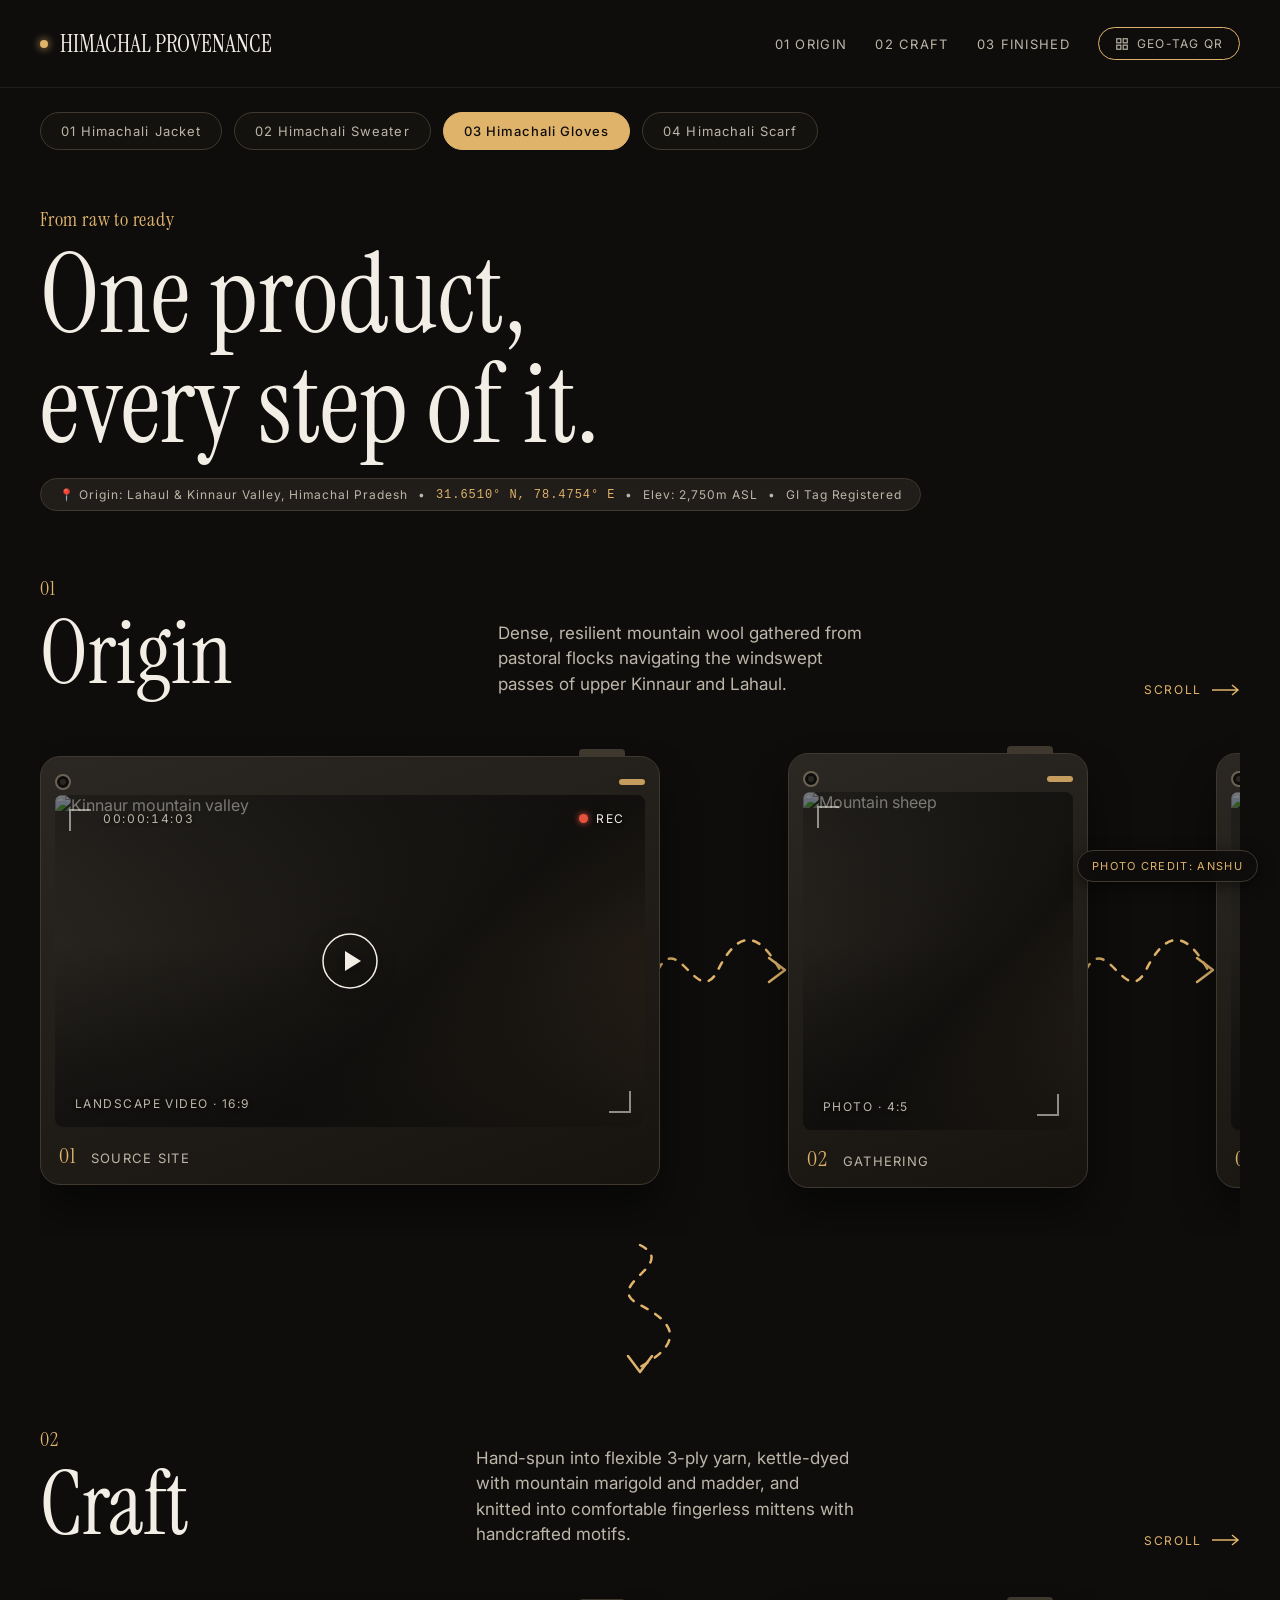
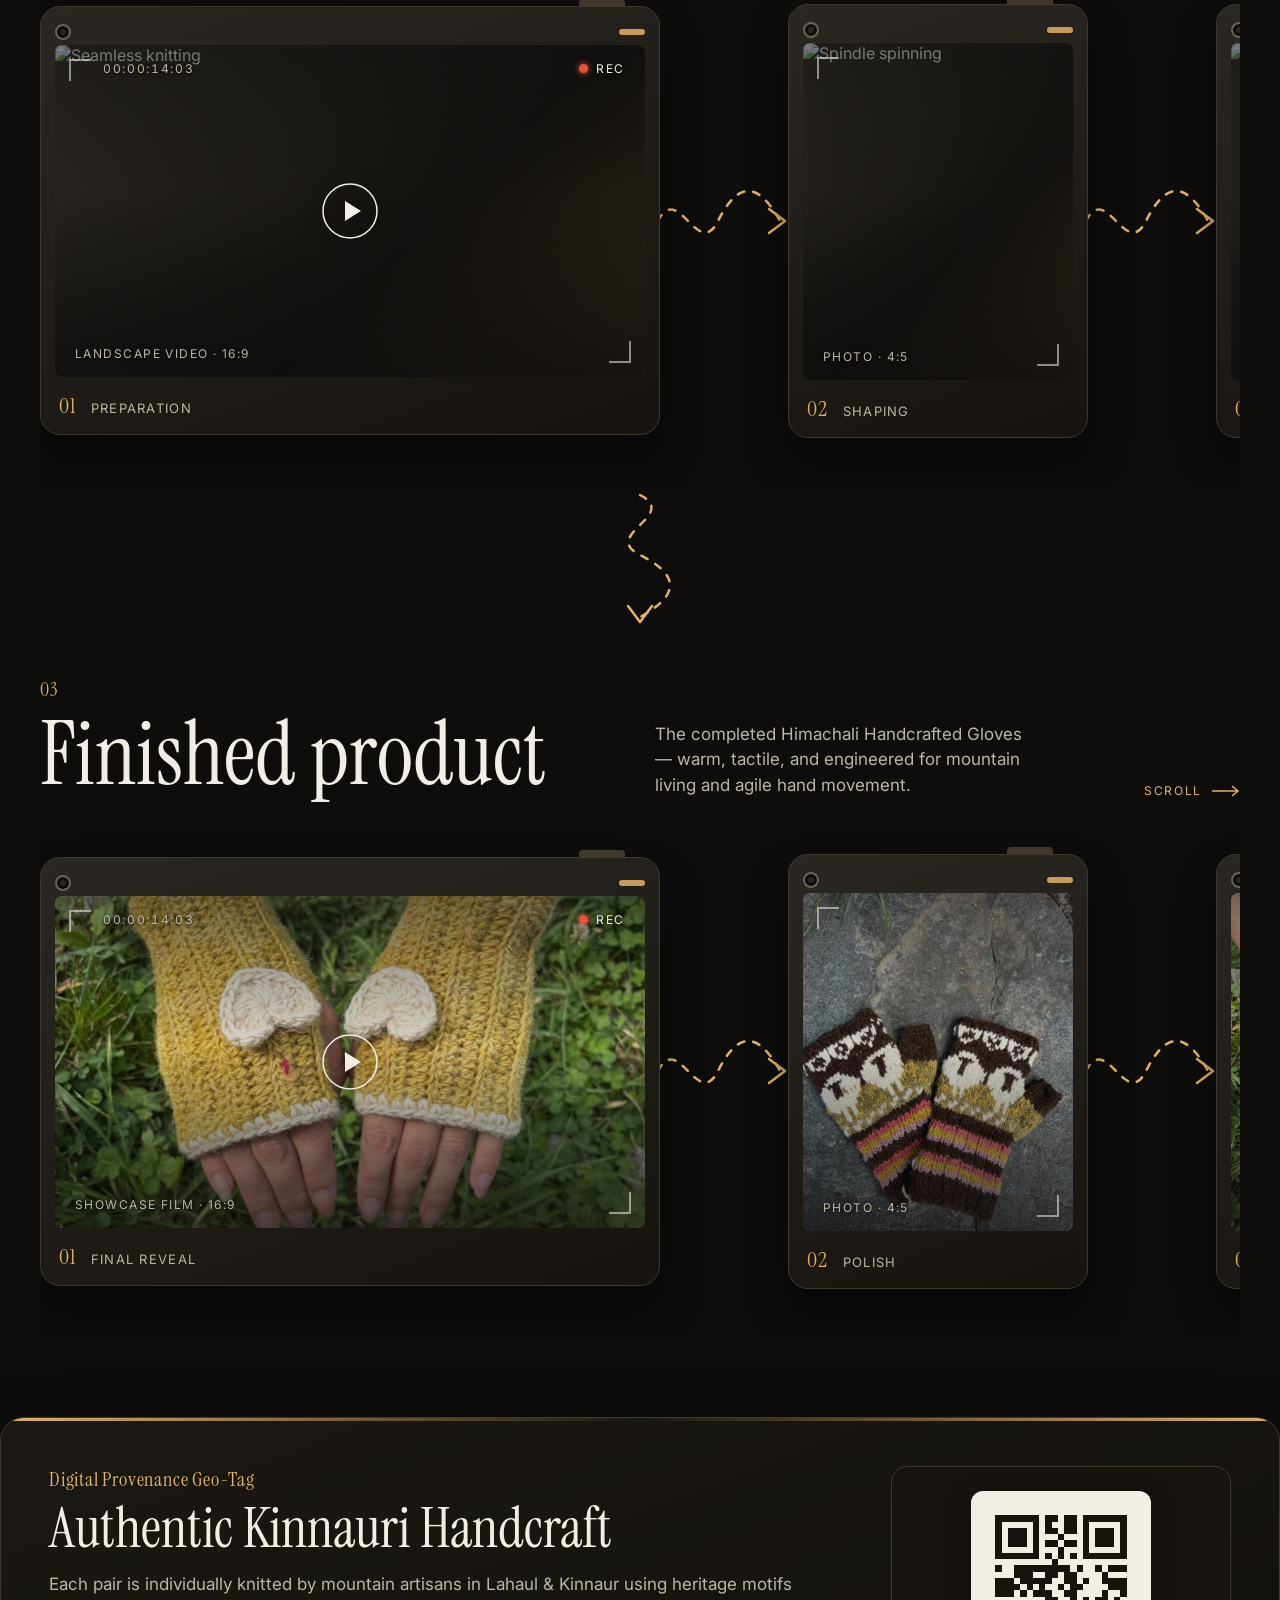
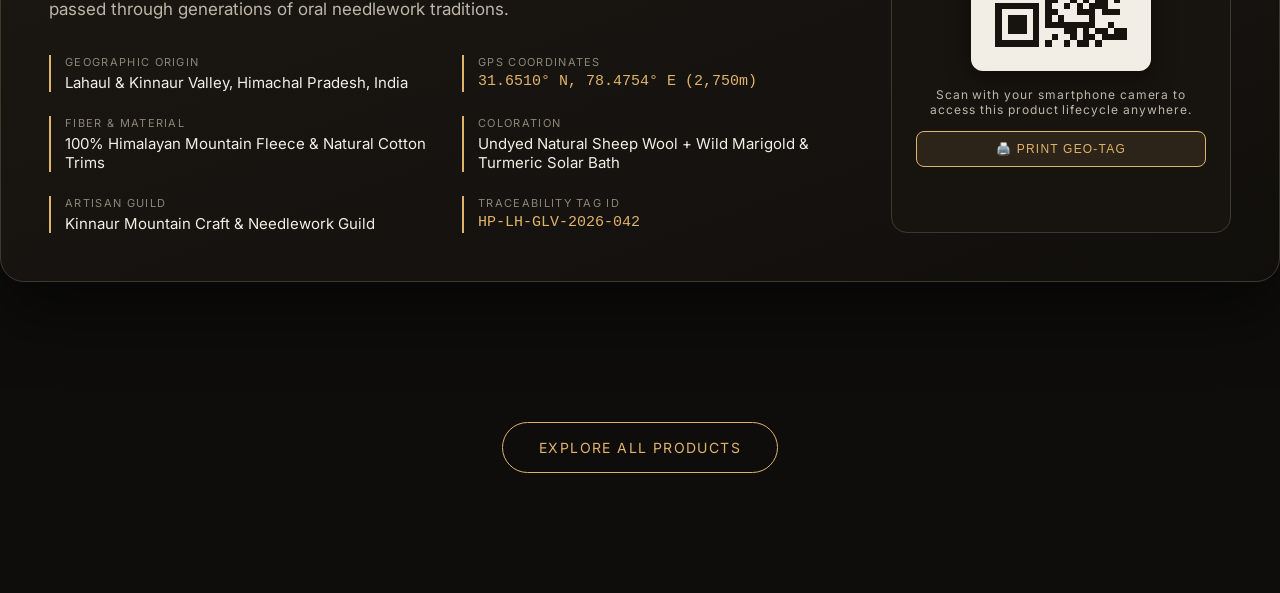
==== gloves.html @ 4453aea9 "firstdraft" ====
<!DOCTYPE html>
<html lang="en">
<head>
  <meta charset="utf-8">
  <meta name="viewport" content="width=device-width, initial-scale=1.0">
  <title>Himachali Gloves – Product Life-Process | Himachal Provenance</title>
  <link rel="stylesheet" href="styles.css">
</head>
<body>

<div class="pg">

  <!-- Header Navigation -->
  <div class="wrap nav-wrap">
    <a href="index.html" class="brand-link">
      <span class="brand-dot"></span>
      <span class="h" style="font-size:24px;margin:0">HIMACHAL PROVENANCE</span>
    </a>
    <div class="nav-links">
      <a href="#origin">01 Origin</a>
      <a href="#craft">02 Craft</a>
      <a href="#finished">03 Finished</a>
      <a href="#geotag" class="qr-pill-btn">
        <svg width="14" height="14" viewBox="0 0 24 24" fill="none" stroke="currentColor" stroke-width="2"><rect x="3" y="3" width="7" height="7"></rect><rect x="14" y="3" width="7" height="7"></rect><rect x="14" y="14" width="7" height="7"></rect><rect x="3" y="14" width="7" height="7"></rect></svg>
        Geo-Tag QR
      </a>
    </div>
  </div>

  <!-- Product Switcher Bar -->
  <div class="wrap">
    <div class="product-switcher">
      <a href="jacket.html" class="switcher-tab">01 Himachali Jacket</a>
      <a href="sweater.html" class="switcher-tab">02 Himachali Sweater</a>
      <a href="gloves.html" class="switcher-tab active">03 Himachali Gloves</a>
      <a href="scarf.html" class="switcher-tab">04 Himachali Scarf</a>
    </div>
  </div>

  <!-- Hero Section -->
  <div class="wrap" style="padding-top:48px;padding-bottom:24px">
    <span class="num">From raw to ready</span>
    <h1 class="h" style="font-size:110px">One product,<br>every step of it.</h1>
    <div class="geo-tag-pill">
      <span>📍 Origin: Lahaul & Kinnaur Valley, Himachal Pradesh</span>
      <span>•</span>
      <span class="coord">31.6510° N, 78.4754° E</span>
      <span>•</span>
      <span>Elev: 2,750m ASL</span>
      <span>•</span>
      <span>GI Tag Registered</span>
    </div>
  </div>

  <!-- Section 01: Origin -->
  <div class="wrap sec" id="origin">
    <div class="hd2">
      <div>
        <span class="num">01</span>
        <h2 class="h">Origin</h2>
      </div>
      <p class="cap">Dense, resilient mountain wool gathered from pastoral flocks navigating the windswept passes of upper Kinnaur and Lahaul.</p>
      <span class="hint">Scroll
        <svg width="28" height="12" viewBox="0 0 28 12" aria-hidden="true"><path d="M0 6h26M20 1l6 5-6 5" fill="none" stroke="#E0B36A" stroke-width="1.5"></path></svg>
      </span>
    </div>

    <div class="strip">
      <!-- Video 1: Alpine Source -->
      <div class="cam v a" data-title="Source site: High Mountain Slopes" data-desc="High-elevation pastures where cold nighttime temperatures produce naturally insulating fleece with tight micro-crimp.">
        <div class="top"><i class="lens"></i><i class="led"></i></div>
        <div class="scr w">
          <img class="scr-img" src="https://images.unsplash.com/photo-1506905925346-21bda4d32df4?auto=format&fit=crop&w=1200&q=80" alt="Kinnaur mountain valley">
          <div class="scr-overlay"></div>
          <svg class="play" width="56" height="56" viewBox="0 0 56 56" aria-hidden="true">
            <circle cx="28" cy="28" r="27" fill="none" stroke="#F2EEE6" stroke-width="1.5"></circle>
            <path d="M23 18l16 10-16 10z" fill="#F2EEE6"></path>
          </svg>
          <span class="rec"><i></i>REC</span>
          <span class="tc">00:00:12:08</span>
          <span class="tg">Landscape video · 16:9</span>
        </div>
        <div class="lab"><b>01</b><span>Source site</span></div>
      </div>

      <!-- Arrow -->
      <svg class="sq" width="140" height="80" viewBox="0 0 140 80" aria-hidden="true">
        <path class="ln" d="M4 40C24 0 44 80 64 40S104 0 126 40"></path>
        <path class="hd" d="M115 28L131 40L115 52"></path>
      </svg>

      <!-- Photo 2: Gathering -->
      <div class="cam b" data-title="Gathering: High Altitude Flocks" data-desc="Careful hand shearing by shepherd families, preserving long fiber lengths essential for durable knit wear.">
        <div class="top"><i class="lens"></i><i class="led"></i></div>
        <div class="scr p">
          <img class="scr-img" src="https://images.unsplash.com/photo-1484557052118-f32bd25b45b5?auto=format&fit=crop&w=800&q=80" alt="Mountain sheep">
          <div class="scr-overlay"></div>
          <span class="tg">Photo · 4:5</span>
        </div>
        <div class="lab"><b>02</b><span>Gathering</span></div>
      </div>

      <!-- Arrow -->
      <svg class="sq" width="140" height="80" viewBox="0 0 140 80" aria-hidden="true">
        <path class="ln" d="M4 40C24 0 44 80 64 40S104 0 126 40"></path>
        <path class="hd" d="M115 28L131 40L115 52"></path>
      </svg>

      <!-- Photo 3: Sorting -->
      <div class="cam a" data-title="Natural Color Sorting" data-desc="Raw wool sorted into natural earthy shades: dark chocolate brown, unbleached oatmeal cream, and silver grey.">
        <div class="top"><i class="lens"></i><i class="led"></i></div>
        <div class="scr p">
          <img class="scr-img" src="https://images.unsplash.com/photo-1516467508483-a7212febe31a?auto=format&fit=crop&w=800&q=80" alt="Wool sorting">
          <div class="scr-overlay"></div>
          <span class="tg">Photo · 4:5</span>
        </div>
        <div class="lab"><b>03</b><span>Sorting</span></div>
      </div>

      <!-- Arrow -->
      <svg class="sq" width="140" height="80" viewBox="0 0 140 80" aria-hidden="true">
        <path class="ln" d="M4 40C24 0 44 80 64 40S104 0 126 40"></path>
        <path class="hd" d="M115 28L131 40L115 52"></path>
      </svg>

      <!-- Photo 4: Mountain Stream Wash -->
      <div class="cam b" data-title="Alpine Spring Cleansing" data-desc="Rinsed thoroughly in cold glacial brooks to gently remove burrs while preserving the wool's natural protective lanolin.">
        <div class="top"><i class="lens"></i><i class="led"></i></div>
        <div class="scr p">
          <img class="scr-img" src="https://images.unsplash.com/photo-1470071459604-3b5ec3a7fe05?auto=format&fit=crop&w=800&q=80" alt="Glacial stream">
          <div class="scr-overlay"></div>
          <span class="tg">Photo · 4:5</span>
        </div>
        <div class="lab"><b>04</b><span>Transport</span></div>
      </div>
    </div>
  </div>

  <!-- Vertical Connector -->
  <div class="vc">
    <svg class="sq" width="140" height="80" viewBox="0 0 140 80" aria-hidden="true">
      <path class="ln" d="M4 40C24 0 44 80 64 40S104 0 126 40"></path>
      <path class="hd" d="M115 28L131 40L115 52"></path>
    </svg>
  </div>

  <!-- Section 02: Craft -->
  <div class="wrap sec" id="craft">
    <div class="hd2">
      <div>
        <span class="num">02</span>
        <h2 class="h">Craft</h2>
      </div>
      <p class="cap">Hand-spun into flexible 3-ply yarn, kettle-dyed with mountain marigold and madder, and knitted into comfortable fingerless mittens with handcrafted motifs.</p>
      <span class="hint">Scroll
        <svg width="28" height="12" viewBox="0 0 28 12" aria-hidden="true"><path d="M0 6h26M20 1l6 5-6 5" fill="none" stroke="#E0B36A" stroke-width="1.5"></path></svg>
      </span>
    </div>

    <div class="strip">
      <!-- Video 2: Fine Knitting -->
      <div class="cam v a" data-title="Fingerless Glove Hand-Knitting" data-desc="Knitted on four double-pointed bamboo needles in the round to produce completely seamless, friction-free fingerless gloves.">
        <div class="top"><i class="lens"></i><i class="led"></i></div>
        <div class="scr w">
          <img class="scr-img" src="https://images.unsplash.com/photo-1584992236310-6edddc08acff?auto=format&fit=crop&w=1200&q=80" alt="Seamless knitting">
          <div class="scr-overlay"></div>
          <svg class="play" width="56" height="56" viewBox="0 0 56 56" aria-hidden="true">
            <circle cx="28" cy="28" r="27" fill="none" stroke="#F2EEE6" stroke-width="1.5"></circle>
            <path d="M23 18l16 10-16 10z" fill="#F2EEE6"></path>
          </svg>
          <span class="rec"><i></i>REC</span>
          <span class="tc">00:00:12:08</span>
          <span class="tg">Landscape video · 16:9</span>
        </div>
        <div class="lab"><b>01</b><span>Preparation</span></div>
      </div>

      <!-- Arrow -->
      <svg class="sq" width="140" height="80" viewBox="0 0 140 80" aria-hidden="true">
        <path class="ln" d="M4 40C24 0 44 80 64 40S104 0 126 40"></path>
        <path class="hd" d="M115 28L131 40L115 52"></path>
      </svg>

      <!-- Photo 2: Spinning -->
      <div class="cam b" data-title="High-Twist Spindle Spinning" data-desc="Spun with higher twist ratio to provide elastic recovery around the palm and fingers while retaining natural softness.">
        <div class="top"><i class="lens"></i><i class="led"></i></div>
        <div class="scr p">
          <img class="scr-img" src="https://images.unsplash.com/photo-1579783902614-a3fb3927b675?auto=format&fit=crop&w=800&q=80" alt="Spindle spinning">
          <div class="scr-overlay"></div>
          <span class="tg">Photo · 4:5</span>
        </div>
        <div class="lab"><b>02</b><span>Shaping</span></div>
      </div>

      <!-- Arrow -->
      <svg class="sq" width="140" height="80" viewBox="0 0 140 80" aria-hidden="true">
        <path class="ln" d="M4 40C24 0 44 80 64 40S104 0 126 40"></path>
        <path class="hd" d="M115 28L131 40L115 52"></path>
      </svg>

      <!-- Photo 3: Botanical Dyeing -->
      <div class="cam a" data-title="Solar Marigold & Turmeric Dye" data-desc="Simmered in copper pots with dried mountain marigold blossoms and turmeric roots to yield bright, warm mustard tones.">
        <div class="top"><i class="lens"></i><i class="led"></i></div>
        <div class="scr p">
          <img class="scr-img" src="https://images.unsplash.com/photo-1563245372-f21724e3856d?auto=format&fit=crop&w=800&q=80" alt="Botanical dye flowers">
          <div class="scr-overlay"></div>
          <span class="tg">Photo · 4:5</span>
        </div>
        <div class="lab"><b>03</b><span>Assembly</span></div>
      </div>

      <!-- Arrow -->
      <svg class="sq" width="140" height="80" viewBox="0 0 140 80" aria-hidden="true">
        <path class="ln" d="M4 40C24 0 44 80 64 40S104 0 126 40"></path>
        <path class="hd" d="M115 28L131 40L115 52"></path>
      </svg>

      <!-- Photo 4: Motif Crochet Detailing -->
      <div class="cam b" data-title="Crochet Flower & Sheep Motif" data-desc="Each motif — whether a raised crochet flower blossom or hand-embroidered mountain sheep — is individually applied by artisan hands.">
        <div class="top"><i class="lens"></i><i class="led"></i></div>
        <div class="scr p">
          <img class="scr-img" src="https://images.unsplash.com/photo-1607613009820-a29f7bb81c04?auto=format&fit=crop&w=800&q=80" alt="Hand crochet motif">
          <div class="scr-overlay"></div>
          <span class="tg">Photo · 4:5</span>
        </div>
        <div class="lab"><b>04</b><span>Detailing</span></div>
      </div>

      <!-- Arrow -->
      <svg class="sq" width="140" height="80" viewBox="0 0 140 80" aria-hidden="true">
        <path class="ln" d="M4 40C24 0 44 80 64 40S104 0 126 40"></path>
        <path class="hd" d="M115 28L131 40L115 52"></path>
      </svg>

      <!-- Photo 5: Cuff Elasticity Inspection -->
      <div class="cam a" data-title="Wrist Ribbing Elasticity Check" data-desc="Tested for comfortable snug fit that keeps mountain drafts away from the wrist while allowing full finger dexterity.">
        <div class="top"><i class="lens"></i><i class="led"></i></div>
        <div class="scr p">
          <img class="scr-img" src="https://images.unsplash.com/photo-1606800052052-a08af7148866?auto=format&fit=crop&w=800&q=80" alt="Yarn check">
          <div class="scr-overlay"></div>
          <span class="tg">Photo · 4:5</span>
        </div>
        <div class="lab"><b>05</b><span>Inspection</span></div>
      </div>
    </div>
  </div>

  <!-- Vertical Connector -->
  <div class="vc">
    <svg class="sq" width="140" height="80" viewBox="0 0 140 80" aria-hidden="true">
      <path class="ln" d="M4 40C24 0 44 80 64 40S104 0 126 40"></path>
      <path class="hd" d="M115 28L131 40L115 52"></path>
    </svg>
  </div>

  <!-- Section 03: Finished Product (Using User Images!) -->
  <div class="wrap sec" id="finished">
    <div class="hd2">
      <div>
        <span class="num">03</span>
        <h2 class="h">Finished product</h2>
      </div>
      <p class="cap">The completed Himachali Handcrafted Gloves — warm, tactile, and engineered for mountain living and agile hand movement.</p>
      <span class="hint">Scroll
        <svg width="28" height="12" viewBox="0 0 28 12" aria-hidden="true"><path d="M0 6h26M20 1l6 5-6 5" fill="none" stroke="#E0B36A" stroke-width="1.5"></path></svg>
      </span>
    </div>

    <div class="strip">
      <!-- Video 3: Yellow Floral Gloves Reveal -->
      <div class="cam v a" data-title="Himachali Gloves - Handcrafted Showcase" data-desc="Mustard yellow fingerless gloves with raised cream crochet flower motif, worn comfortably outdoors over green grass.">
        <div class="top"><i class="lens"></i><i class="led"></i></div>
        <div class="scr w">
          <img class="scr-img" src="images/gloves-yellow.jpg" alt="Himachali Mustard Gloves with Crochet Flower">
          <div class="scr-overlay"></div>
          <svg class="play" width="56" height="56" viewBox="0 0 56 56" aria-hidden="true">
            <circle cx="28" cy="28" r="27" fill="none" stroke="#F2EEE6" stroke-width="1.5"></circle>
            <path d="M23 18l16 10-16 10z" fill="#F2EEE6"></path>
          </svg>
          <span class="rec"><i></i>REC</span>
          <span class="tc">00:00:12:08</span>
          <span class="tg">Showcase Film · 16:9</span>
        </div>
        <div class="lab"><b>01</b><span>Final reveal</span></div>
      </div>

      <!-- Arrow -->
      <svg class="sq" width="140" height="80" viewBox="0 0 140 80" aria-hidden="true">
        <path class="ln" d="M4 40C24 0 44 80 64 40S104 0 126 40"></path>
        <path class="hd" d="M115 28L131 40L115 52"></path>
      </svg>

      <!-- Photo 2: Brown Sheep Motif Gloves -->
      <div class="cam b" data-title="Brown Sheep Motif Gloves on Slate" data-desc="Hand-knitted with natural dark wool, white sheep jacquard pattern, and colorful pink and yellow accent stripes.">
        <div class="top"><i class="lens"></i><i class="led"></i></div>
        <div class="scr p">
          <img class="scr-img" src="images/gloves-brown.jpg" alt="Himachali Brown Sheep Motif Gloves">
          <div class="scr-overlay"></div>
          <span class="tg">Photo · 4:5</span>
        </div>
        <div class="lab"><b>02</b><span>Polish</span></div>
      </div>

      <!-- Arrow -->
      <svg class="sq" width="140" height="80" viewBox="0 0 140 80" aria-hidden="true">
        <path class="ln" d="M4 40C24 0 44 80 64 40S104 0 126 40"></path>
        <path class="hd" d="M115 28L131 40L115 52"></path>
      </svg>

      <!-- Photo 3: Yellow Gloves Detail -->
      <div class="cam a" data-title="Textured Ribbing & Crochet Edge" data-desc="Detailed view of the double-crochet picot border and dimensional heart flower applique.">
        <div class="top"><i class="lens"></i><i class="led"></i></div>
        <div class="scr p">
          <img class="scr-img" src="images/gloves-yellow.jpg" alt="Yellow gloves detail">
          <div class="scr-overlay"></div>
          <span class="tg">Photo · 4:5</span>
        </div>
        <div class="lab"><b>03</b><span>Packaging</span></div>
      </div>
    </div>
  </div>

  <!-- Geo-Tag Provenance & Scannable QR Section -->
  <div class="wrap geo-provenance-section" id="geotag">
    <div class="geo-card-container">
      <div>
        <span class="num">Digital Provenance Geo-Tag</span>
        <h3 class="h" style="font-size:56px;margin-bottom:16px">Authentic Kinnauri Handcraft</h3>
        <p class="cap" style="max-width:100%">Each pair is individually knitted by mountain artisans in Lahaul & Kinnaur using heritage motifs passed through generations of oral needlework traditions.</p>

        <div class="geo-specs-grid">
          <div class="spec-item">
            <div class="spec-label">Geographic Origin</div>
            <div class="spec-val">Lahaul & Kinnaur Valley, Himachal Pradesh, India</div>
          </div>
          <div class="spec-item">
            <div class="spec-label">GPS Coordinates</div>
            <div class="spec-val" style="font-family:monospace;color:#E0B36A">31.6510° N, 78.4754° E (2,750m)</div>
          </div>
          <div class="spec-item">
            <div class="spec-label">Fiber & Material</div>
            <div class="spec-val">100% Himalayan Mountain Fleece & Natural Cotton Trims</div>
          </div>
          <div class="spec-item">
            <div class="spec-label">Coloration</div>
            <div class="spec-val">Undyed Natural Sheep Wool + Wild Marigold & Turmeric Solar Bath</div>
          </div>
          <div class="spec-item">
            <div class="spec-label">Artisan Guild</div>
            <div class="spec-val">Kinnaur Mountain Craft & Needlework Guild</div>
          </div>
          <div class="spec-item">
            <div class="spec-label">Traceability Tag ID</div>
            <div class="spec-val" style="font-family:monospace;color:#E0B36A">HP-LH-GLV-2026-042</div>
          </div>
        </div>
      </div>

      <!-- Scannable QR Code -->
      <div class="qr-showcase">
        <div class="qr-box">
          <img src="images/qr-gloves.svg" alt="Scan QR Code for Himachali Gloves">
        </div>
        <div class="qr-caption">Scan with your smartphone camera to access this product lifecycle anywhere.</div>
        <button class="btn-tag-action btn-print-tag">🖨️ Print Geo-Tag</button>
      </div>
    </div>
  </div>

  <!-- Buy / Enquire CTA matching user template -->
  <div class="wrap" style="padding:40px 40px 120px;text-align:center">
    <a href="index.html" style="display:inline-block;padding:16px 36px;min-height:44px;box-sizing:border-box;border:1px solid #E0B36A;border-radius:999px;color:#E0B36A;text-decoration:none;font-size:14px;letter-spacing:.1em;text-transform:uppercase;transition:all .25s ease">
      Explore All Products
    </a>
  </div>

</div>

<!-- Viewfinder Modal Lightbox -->
<div class="modal-overlay" id="viewfinderModal">
  <div class="modal-dialog">
    <button class="modal-close-btn" aria-label="Close modal">&times;</button>
    <div class="modal-media-wrap"></div>
    <div>
      <h4 class="modal-title h" style="font-size:32px;margin:0 0 6px"></h4>
      <p class="modal-desc" style="font-size:14px;color:#BDB6A8;margin:0"></p>
    </div>
    <div class="modal-footer">
      <span>Himachal Pradesh Provenance Archive</span>
      <span class="modal-tc" style="font-family:monospace;color:#E0B36A">00:00:12:08</span>
    </div>
  </div>
</div>

<!-- Photo Credits Pinned to Bottom Right Corner -->
<div class="photo-credit">Photo Credit: anshu</div>

<script src="script.js"></script>
</body>
</html>
---- styles.css ----
/* ═══════════════════════════════════════════════════════════════
   PRODUCT LIFE-PROCESS – HIMACHAL PROVENANCE
   Design exact match to Product Life-Process Page v1 template
   Theme: #0E0D0C Dark, #E0B36A Gold Accents, Retro Camcorder UI
   ═══════════════════════════════════════════════════════════════ */

@import url('https://fonts.googleapis.com/css2?family=Instrument+Serif:ital@0;1&family=Inter:wght@300;400;500;600&display=swap');

/* ── Reset & Global ────────────────────────────────────────── */
*, *::before, *::after {
  box-sizing: border-box;
  margin: 0;
  padding: 0;
}

html {
  scroll-behavior: smooth;
  background: #0E0D0C;
  color: #F2EEE6;
}

body {
  margin: 0;
  background: #0E0D0C;
  color: #F2EEE6;
  font-family: 'Inter', -apple-system, BlinkMacSystemFont, sans-serif;
  overflow-x: hidden;
  -webkit-font-smoothing: antialiased;
  -moz-osx-font-smoothing: grayscale;
}

/* ── Template Core Layout ──────────────────────────────────── */
.pg {
  background: #0E0D0C;
  color: #F2EEE6;
  font-family: 'Inter', sans-serif;
  overflow: hidden;
  position: relative;
  min-height: 100vh;
}

.wrap {
  max-width: 1320px;
  margin: 0 auto;
  padding: 0 40px;
  box-sizing: border-box;
}

.sec {
  padding-top: 40px;
}

/* ── Typography (Instrument Serif + Inter) ─────────────────── */
.num {
  font-family: 'Instrument Serif', Georgia, serif;
  font-size: 20px;
  color: #E0B36A;
  letter-spacing: .04em;
  display: inline-block;
}

.h {
  font-family: 'Instrument Serif', Georgia, serif;
  font-weight: 400;
  margin: 8px 0 0;
  line-height: 1;
  font-size: 88px;
  color: #F2EEE6;
}

.cap {
  font-size: 17px;
  line-height: 1.5;
  color: #BDB6A8;
  margin: 0;
  max-width: 380px;
}

.hd2 {
  display: flex;
  justify-content: space-between;
  align-items: flex-end;
  gap: 24px;
}

.hint {
  display: flex;
  gap: 10px;
  align-items: center;
  font-size: 12px;
  letter-spacing: .14em;
  text-transform: uppercase;
  color: #E0B36A;
  animation: nudge 1.8s ease-in-out infinite;
  user-select: none;
}

/* ── Horizontal Media Strip ────────────────────────────────── */
.strip {
  display: flex;
  align-items: center;
  overflow-x: auto;
  padding: 56px 8px 48px;
  scroll-snap-type: x proximity;
  gap: 0;
  scrollbar-width: thin;
  scrollbar-color: #4A433A transparent;
}

.strip > * {
  flex: none;
  scroll-snap-align: start;
}

.strip::-webkit-scrollbar {
  height: 6px;
}

.strip::-webkit-scrollbar-thumb {
  background: #4A433A;
  border-radius: 3px;
}

/* ── Retro Camcorder Card (.cam) ───────────────────────────── */
.cam {
  position: relative;
  width: 300px;
  padding: 12px 14px 14px;
  background: linear-gradient(160deg, #2B2722, #17140F);
  border: 1px solid #3F382F;
  border-radius: 20px;
  box-shadow: 0 24px 40px rgba(0, 0, 0, .45);
  animation: fl 6s ease-in-out infinite;
  cursor: pointer;
  transition: border-color .3s ease, transform .3s ease, box-shadow .3s ease;
}

.cam.b {
  animation-direction: alternate-reverse;
  animation-delay: -2s;
}

.cam.v {
  width: 620px;
}

.cam::before {
  content: "";
  position: absolute;
  top: -8px;
  right: 34px;
  width: 46px;
  height: 8px;
  background: #3F382F;
  border-radius: 4px 4px 0 0;
  transition: background .3s ease;
}

.cam:hover {
  animation-play-state: paused;
  border-color: #E0B36A;
  transform: translateY(-4px);
  box-shadow: 0 28px 50px rgba(0, 0, 0, .6), 0 0 20px rgba(224, 179, 106, .15);
}

.cam:hover::before {
  background: #E0B36A;
}

/* Top details: lens and LED */
.top {
  display: flex;
  justify-content: space-between;
  align-items: center;
  height: 26px;
}

.lens {
  width: 16px;
  height: 16px;
  border-radius: 50%;
  border: 2px solid #6B6254;
  box-shadow: inset 0 0 0 3px #0E0D0C;
}

.led {
  width: 26px;
  height: 6px;
  border-radius: 3px;
  background: #E0B36A;
  opacity: .85;
  animation: blink 3s steps(1) infinite;
}

/* Screen Viewfinder (.scr) */
.scr {
  position: relative;
  overflow: hidden;
  border-radius: 8px;
  background: linear-gradient(135deg, #34302A, #14120F 60%, #33291B);
  display: flex;
  align-items: flex-end;
}

.scr.p {
  aspect-ratio: 4/5;
}

.scr.w {
  aspect-ratio: 16/9;
}

/* Viewfinder corner brackets */
.scr::before, .scr::after {
  content: "";
  position: absolute;
  width: 22px;
  height: 22px;
  border: 2px solid rgba(242, 238, 230, .55);
  z-index: 3;
  pointer-events: none;
}

.scr::before {
  top: 14px;
  left: 14px;
  border-right: 0;
  border-bottom: 0;
}

.scr::after {
  bottom: 14px;
  right: 14px;
  border-left: 0;
  border-top: 0;
}

/* Media image inside viewfinder */
.scr-img {
  position: absolute;
  inset: 0;
  width: 100%;
  height: 100%;
  object-fit: cover;
  transition: transform .6s cubic-bezier(0.2, 0.8, 0.2, 1);
  z-index: 1;
}

.cam:hover .scr-img {
  transform: scale(1.05);
}

/* Shading overlay for readable HUD text */
.scr-overlay {
  position: absolute;
  inset: 0;
  background: linear-gradient(180deg, rgba(14, 13, 12, .55) 0%, rgba(14, 13, 12, .15) 45%, rgba(14, 13, 12, .75) 100%);
  z-index: 2;
  pointer-events: none;
}

/* Play button for video cards */
.scr .play {
  position: absolute;
  top: 50%;
  left: 50%;
  margin: -28px 0 0 -28px;
  animation: pulse 2.4s ease-in-out infinite;
  z-index: 4;
  cursor: pointer;
  filter: drop-shadow(0 2px 8px rgba(0, 0, 0, .8));
  transition: transform .2s ease;
}

.cam:hover .play {
  transform: scale(1.1);
}

/* Viewfinder HUD Overlays */
.tg {
  position: relative;
  z-index: 3;
  padding: 16px 20px;
  font-size: 12px;
  letter-spacing: .12em;
  text-transform: uppercase;
  color: #BDB6A8;
  text-shadow: 0 1px 4px rgba(0, 0, 0, .9);
}

.rec {
  position: absolute;
  top: 16px;
  right: 20px;
  display: flex;
  gap: 8px;
  align-items: center;
  font-size: 12px;
  letter-spacing: .14em;
  color: #F2EEE6;
  z-index: 3;
  text-shadow: 0 1px 4px rgba(0, 0, 0, .9);
}

.rec i {
  width: 9px;
  height: 9px;
  border-radius: 50%;
  background: #E5533D;
  animation: blink 1.2s steps(1) infinite;
  box-shadow: 0 0 6px #E5533D;
}

.tc {
  position: absolute;
  top: 16px;
  left: 48px;
  font-size: 12px;
  letter-spacing: .14em;
  color: #BDB6A8;
  z-index: 3;
  font-variant-numeric: tabular-nums;
  text-shadow: 0 1px 4px rgba(0, 0, 0, .9);
}

/* Card Bottom Label */
.lab {
  display: flex;
  gap: 14px;
  align-items: baseline;
  padding: 14px 4px 0;
  font-size: 13px;
  letter-spacing: .1em;
  text-transform: uppercase;
  color: #BDB6A8;
}

.lab b {
  font-family: 'Instrument Serif', Georgia, serif;
  font-size: 22px;
  font-weight: 400;
  color: #E0B36A;
}

/* ── Connecting Squiggly SVGs (.sq) ────────────────────────── */
.sq {
  margin: 0 -6px;
  overflow: visible;
  flex: none;
}

.sq path {
  fill: none;
  stroke: #E0B36A;
  stroke-width: 2.5;
  stroke-linecap: round;
  stroke-linejoin: round;
}

.sq .ln {
  stroke-dasharray: 7 9;
  animation: flow 1.1s linear infinite;
}

.sq .hd {
  animation: tip 1.4s ease-in-out infinite;
}

/* Vertical connector between sections */
.vc {
  display: flex;
  justify-content: center;
  height: 150px;
  align-items: center;
}

.vc .sq {
  transform: rotate(90deg);
}

/* ── Animations ────────────────────────────────────────────── */
@keyframes flow {
  to {
    stroke-dashoffset: -32;
  }
}

@keyframes tip {
  0%, 100% {
    transform: translateX(0);
  }
  50% {
    transform: translateX(5px);
  }
}

@keyframes fl {
  0%, 100% {
    transform: translateY(0) rotate(-1.2deg);
  }
  50% {
    transform: translateY(-9px) rotate(1deg);
  }
}

@keyframes pulse {
  0%, 100% {
    transform: scale(1);
    opacity: .9;
  }
  50% {
    transform: scale(1.12);
    opacity: 1;
  }
}

@keyframes blink {
  50% {
    opacity: .15;
  }
}

@keyframes nudge {
  50% {
    transform: translateX(8px);
  }
}

@media (prefers-reduced-motion: reduce) {
  * {
    animation: none !important;
  }
}

/* ── Navigation Header ─────────────────────────────────────── */
.nav-wrap {
  display: flex;
  justify-content: space-between;
  align-items: center;
  height: 88px;
  border-bottom: 1px solid rgba(63, 56, 47, .4);
}

.brand-link {
  display: flex;
  align-items: center;
  gap: 12px;
  text-decoration: none;
  color: #F2EEE6;
}

.brand-dot {
  width: 8px;
  height: 8px;
  border-radius: 50%;
  background: #E0B36A;
  box-shadow: 0 0 8px #E0B36A;
}

.nav-links {
  display: flex;
  gap: 28px;
  font-size: 13px;
  color: #BDB6A8;
  letter-spacing: .1em;
  text-transform: uppercase;
  align-items: center;
}

.nav-links a {
  color: #BDB6A8;
  text-decoration: none;
  transition: color .2s ease;
}

.nav-links a:hover, .nav-links a.active {
  color: #E0B36A;
}

.qr-pill-btn {
  display: inline-flex;
  align-items: center;
  gap: 8px;
  padding: 8px 16px;
  border: 1px solid #E0B36A;
  border-radius: 999px;
  color: #E0B36A;
  font-size: 12px;
  letter-spacing: .1em;
  text-transform: uppercase;
  background: transparent;
  cursor: pointer;
  transition: all .25s ease;
}

.qr-pill-btn:hover {
  background: #E0B36A;
  color: #0E0D0C;
}

/* ── Hero Geo-Pill Tag ─────────────────────────────────────── */
.geo-tag-pill {
  display: inline-flex;
  align-items: center;
  gap: 10px;
  margin-top: 18px;
  padding: 8px 18px;
  background: rgba(43, 39, 34, .65);
  border: 1px solid #3F382F;
  border-radius: 999px;
  font-size: 12px;
  letter-spacing: .08em;
  color: #BDB6A8;
  backdrop-filter: blur(8px);
}

.geo-tag-pill span.coord {
  color: #E0B36A;
  font-family: monospace;
}

/* ── Product Switcher Bar ──────────────────────────────────── */
.product-switcher {
  display: flex;
  gap: 12px;
  padding-top: 24px;
  padding-bottom: 8px;
  overflow-x: auto;
  scrollbar-width: none;
}

.product-switcher::-webkit-scrollbar {
  display: none;
}

.switcher-tab {
  padding: 10px 20px;
  border-radius: 999px;
  border: 1px solid #3F382F;
  background: rgba(23, 20, 15, .7);
  color: #BDB6A8;
  text-decoration: none;
  font-size: 13px;
  letter-spacing: .08em;
  white-space: nowrap;
  transition: all .2s ease;
}

.switcher-tab:hover {
  border-color: #E0B36A;
  color: #F2EEE6;
}

.switcher-tab.active {
  background: #E0B36A;
  color: #0E0D0C;
  border-color: #E0B36A;
  font-weight: 500;
}

/* ── Physical Geo-Tag & QR Verification Block ─────────────── */
.geo-provenance-section {
  padding: 80px 0 100px;
}

.geo-card-container {
  display: grid;
  grid-template-columns: 1fr 340px;
  gap: 40px;
  background: linear-gradient(160deg, #1C1914 0%, #110F0C 100%);
  border: 1px solid #3F382F;
  border-radius: 24px;
  padding: 48px;
  box-shadow: 0 32px 64px rgba(0, 0, 0, .5);
  position: relative;
  overflow: hidden;
}

.geo-card-container::before {
  content: "";
  position: absolute;
  top: 0;
  left: 0;
  right: 0;
  height: 3px;
  background: linear-gradient(90deg, #E0B36A, transparent, #E0B36A);
}

.geo-specs-grid {
  display: grid;
  grid-template-columns: repeat(2, 1fr);
  gap: 24px;
  margin-top: 32px;
}

.spec-item {
  border-left: 2px solid #E0B36A;
  padding-left: 14px;
}

.spec-label {
  font-size: 11px;
  letter-spacing: .12em;
  text-transform: uppercase;
  color: #8C8477;
  margin-bottom: 4px;
}

.spec-val {
  font-size: 15px;
  color: #F2EEE6;
}

/* QR Code Showcase in Provenance Card */
.qr-showcase {
  background: #17140F;
  border: 1px solid #3F382F;
  border-radius: 16px;
  padding: 24px;
  display: flex;
  flex-direction: column;
  align-items: center;
  text-align: center;
}

.qr-box {
  width: 180px;
  height: 180px;
  background: #F2EEE6;
  border-radius: 12px;
  padding: 12px;
  display: flex;
  align-items: center;
  justify-content: center;
  box-shadow: 0 8px 24px rgba(0, 0, 0, .4);
  margin-bottom: 16px;
}

.qr-box img, .qr-box svg {
  width: 100%;
  height: 100%;
  object-fit: contain;
}

.qr-caption {
  font-size: 12px;
  letter-spacing: .08em;
  color: #BDB6A8;
  margin-bottom: 14px;
}

.btn-tag-action {
  width: 100%;
  padding: 10px 16px;
  border-radius: 8px;
  border: 1px solid #E0B36A;
  background: rgba(224, 179, 106, .1);
  color: #E0B36A;
  font-size: 12px;
  letter-spacing: .1em;
  text-transform: uppercase;
  cursor: pointer;
  transition: all .2s ease;
}

.btn-tag-action:hover {
  background: #E0B36A;
  color: #0E0D0C;
}

/* ── Master Hub Index Styles ───────────────────────────────── */
.hub-grid {
  display: grid;
  grid-template-columns: repeat(2, 1fr);
  gap: 32px;
  padding: 48px 0 80px;
}

.hub-card {
  background: linear-gradient(160deg, #24201B, #14120E);
  border: 1px solid #3F382F;
  border-radius: 20px;
  padding: 28px;
  display: grid;
  grid-template-columns: 180px 1fr;
  gap: 24px;
  text-decoration: none;
  color: #F2EEE6;
  transition: all .3s ease;
  position: relative;
  overflow: hidden;
}

.hub-card:hover {
  border-color: #E0B36A;
  transform: translateY(-6px);
  box-shadow: 0 24px 48px rgba(0, 0, 0, .6), 0 0 24px rgba(224, 179, 106, .12);
}

.hub-thumb {
  position: relative;
  border-radius: 12px;
  overflow: hidden;
  aspect-ratio: 4/5;
  background: #17140F;
}

.hub-thumb img {
  width: 100%;
  height: 100%;
  object-fit: cover;
  transition: transform .5s ease;
}

.hub-card:hover .hub-thumb img {
  transform: scale(1.08);
}

.hub-info {
  display: flex;
  flex-direction: column;
  justify-content: space-between;
}

.hub-qr-mini {
  width: 48px;
  height: 48px;
  background: #F2EEE6;
  border-radius: 6px;
  padding: 4px;
}

.hub-qr-mini img, .hub-qr-mini svg {
  width: 100%;
  height: 100%;
}

/* ── Lightbox / Viewfinder Modal ───────────────────────────── */
.modal-overlay {
  position: fixed;
  inset: 0;
  background: rgba(10, 9, 8, .92);
  backdrop-filter: blur(12px);
  z-index: 99998;
  display: flex;
  align-items: center;
  justify-content: center;
  padding: 24px;
  opacity: 0;
  pointer-events: none;
  transition: opacity .3s ease;
}

.modal-overlay.active {
  opacity: 1;
  pointer-events: auto;
}

.modal-dialog {
  max-width: 900px;
  width: 100%;
  background: linear-gradient(160deg, #2B2722, #17140F);
  border: 1px solid #E0B36A;
  border-radius: 20px;
  box-shadow: 0 32px 80px rgba(0, 0, 0, .8), 0 0 40px rgba(224, 179, 106, .2);
  padding: 24px;
  position: relative;
  display: flex;
  flex-direction: column;
  gap: 18px;
}

.modal-close-btn {
  position: absolute;
  top: 18px;
  right: 18px;
  width: 36px;
  height: 36px;
  border-radius: 50%;
  border: 1px solid #3F382F;
  background: #17140F;
  color: #F2EEE6;
  font-size: 20px;
  display: flex;
  align-items: center;
  justify-content: center;
  cursor: pointer;
  transition: all .2s ease;
  z-index: 10;
}

.modal-close-btn:hover {
  background: #E0B36A;
  color: #0E0D0C;
  border-color: #E0B36A;
}

.modal-media-wrap {
  width: 100%;
  max-height: 520px;
  border-radius: 12px;
  overflow: hidden;
  background: #0E0D0C;
  position: relative;
  display: flex;
  align-items: center;
  justify-content: center;
}

.modal-media-wrap img {
  width: 100%;
  max-height: 520px;
  object-fit: contain;
}

.modal-media-wrap video {
  width: 100%;
  max-height: 520px;
  object-fit: cover;
}

.modal-media-wrap iframe {
  width: 100%;
  aspect-ratio: 16/9;
  border: none;
}

.modal-footer {
  display: flex;
  justify-content: space-between;
  align-items: center;
  border-top: 1px solid #3F382F;
  padding-top: 14px;
  font-size: 13px;
  color: #BDB6A8;
}

/* ── Photo Credits (BOTTOM RIGHT CORNER - User Requirement) ── */
.photo-credit {
  position: fixed;
  bottom: 18px;
  right: 22px;
  z-index: 99990;
  padding: 8px 14px;
  background: rgba(14, 13, 12, .88);
  border: 1px solid #3F382F;
  border-radius: 999px;
  font-size: 11px;
  letter-spacing: .12em;
  text-transform: uppercase;
  color: #E0B36A;
  backdrop-filter: blur(10px);
  box-shadow: 0 4px 16px rgba(0, 0, 0, .5);
  pointer-events: auto;
  user-select: none;
  transition: border-color .2s ease;
}

.photo-credit:hover {
  border-color: #E0B36A;
}

/* ── Responsive Rules ──────────────────────────────────────── */
@media (max-width: 900px) {
  .wrap {
    padding: 0 20px;
  }
  .h {
    font-size: 56px !important;
  }
  .geo-card-container {
    grid-template-columns: 1fr;
    padding: 24px;
  }
  .hub-grid {
    grid-template-columns: 1fr;
  }
  .cam.v {
    width: 320px;
  }
  .cam {
    width: 260px;
  }
  .sq {
    width: 80px;
  }
}
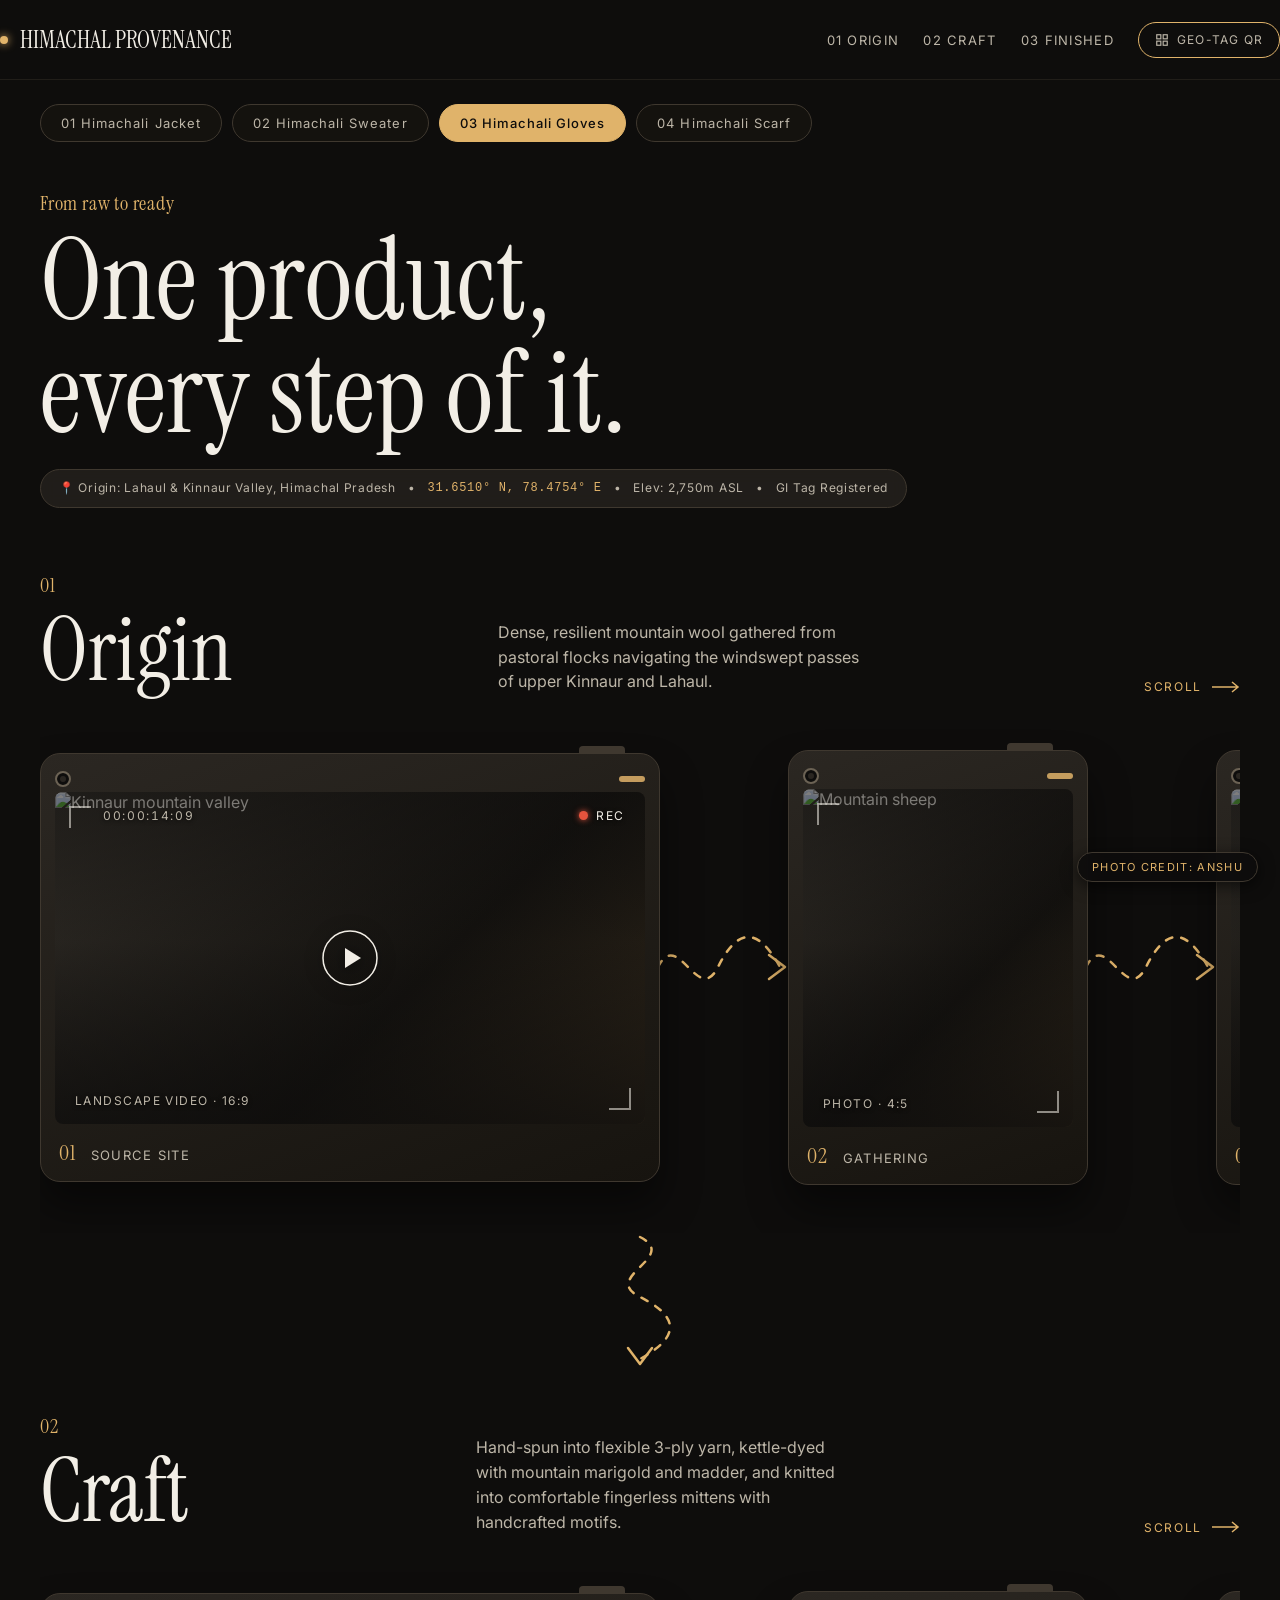
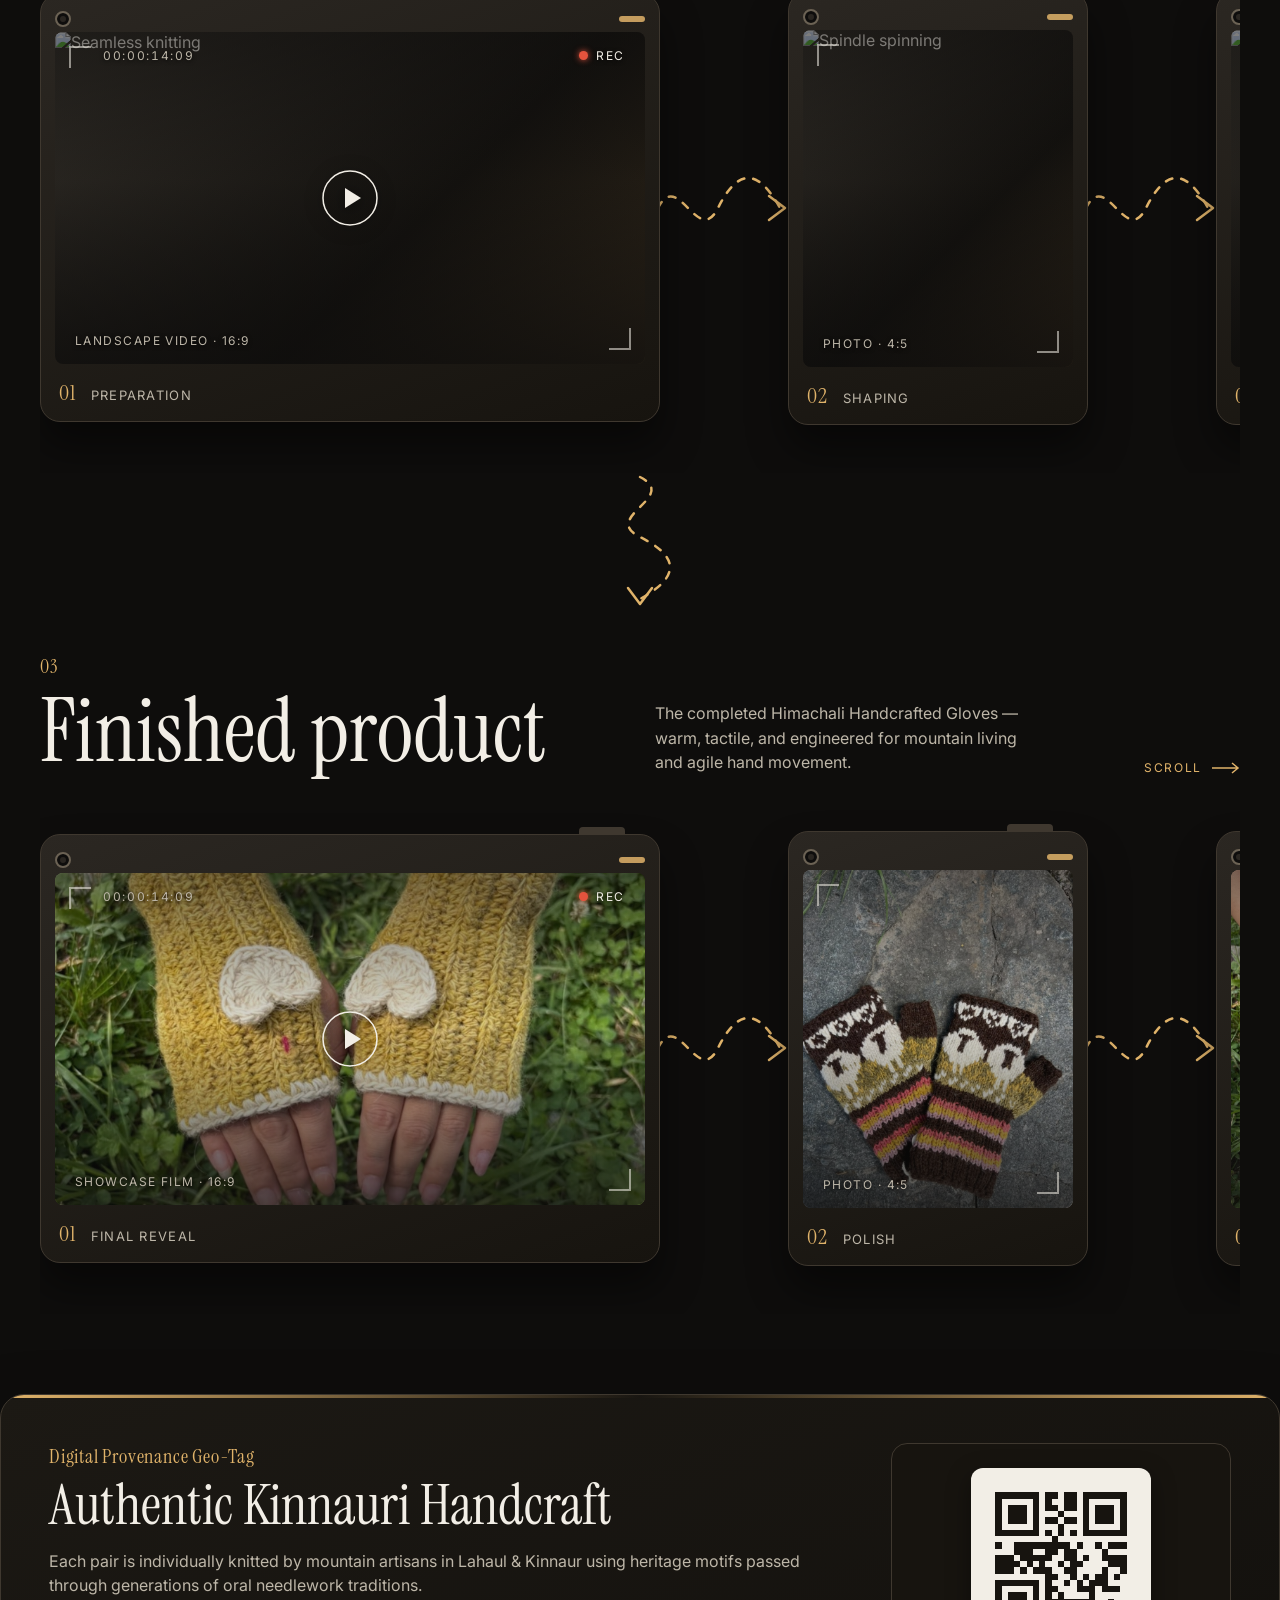
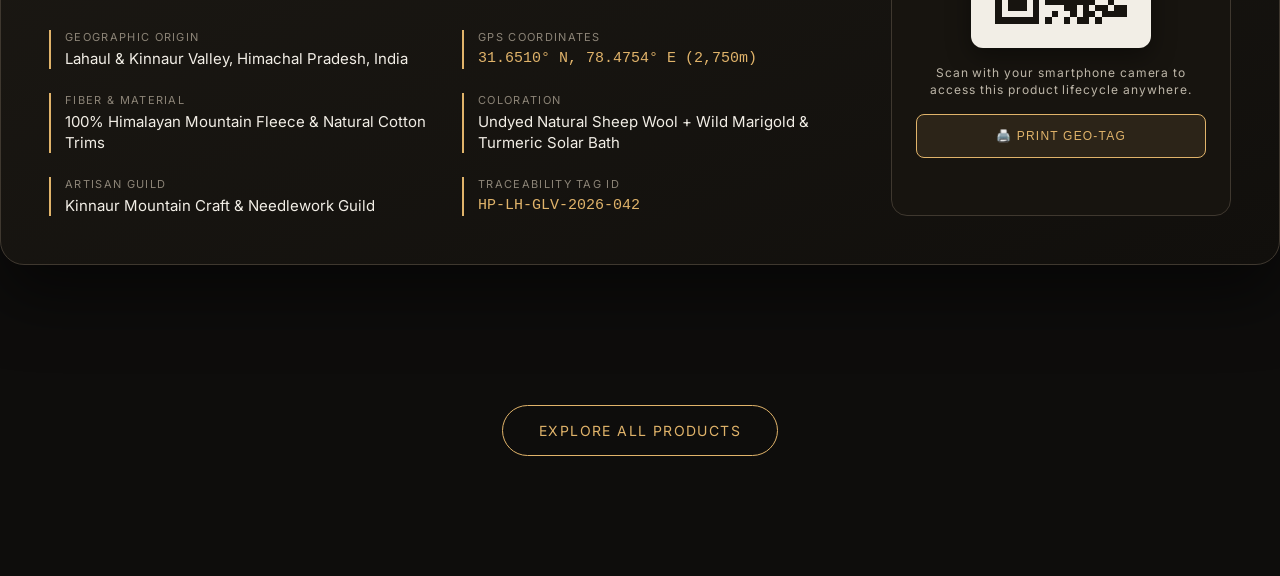
==== commit 16450884: "phone optimisation" ====
--- a/gloves.html
+++ b/gloves.html
@@ -38,9 +38,9 @@
   </div>
 
   <!-- Hero Section -->
-  <div class="wrap" style="padding-top:48px;padding-bottom:24px">
+  <div class="wrap" style="padding-top:40px;padding-bottom:24px">
     <span class="num">From raw to ready</span>
-    <h1 class="h" style="font-size:110px">One product,<br>every step of it.</h1>
+    <h1 class="hero-headline">One product,<br>every step of it.</h1>
     <div class="geo-tag-pill">
       <span>📍 Origin: Lahaul & Kinnaur Valley, Himachal Pradesh</span>
       <span>•</span>
@@ -325,7 +325,7 @@
     <div class="geo-card-container">
       <div>
         <span class="num">Digital Provenance Geo-Tag</span>
-        <h3 class="h" style="font-size:56px;margin-bottom:16px">Authentic Kinnauri Handcraft</h3>
+        <h3 class="h" style="font-size:clamp(32px, 5vw, 56px);margin-bottom:16px">Authentic Kinnauri Handcraft</h3>
         <p class="cap" style="max-width:100%">Each pair is individually knitted by mountain artisans in Lahaul & Kinnaur using heritage motifs passed through generations of oral needlework traditions.</p>
 
         <div class="geo-specs-grid">
--- a/styles.css
+++ b/styles.css
@@ -2,6 +2,7 @@
    PRODUCT LIFE-PROCESS – HIMACHAL PROVENANCE
    Design exact match to Product Life-Process Page v1 template
    Theme: #0E0D0C Dark, #E0B36A Gold Accents, Retro Camcorder UI
+   Full Mobile & Touch Responsiveness (320px - 4K)
    ═══════════════════════════════════════════════════════════════ */
 
 @import url('https://fonts.googleapis.com/css2?family=Instrument+Serif:ital@0;1&family=Inter:wght@300;400;500;600&display=swap');
@@ -11,12 +12,15 @@
   box-sizing: border-box;
   margin: 0;
   padding: 0;
+  -webkit-tap-highlight-color: transparent;
 }
 
 html {
   scroll-behavior: smooth;
   background: #0E0D0C;
   color: #F2EEE6;
+  width: 100%;
+  overflow-x: hidden;
 }
 
 body {
@@ -24,6 +28,7 @@
   background: #0E0D0C;
   color: #F2EEE6;
   font-family: 'Inter', -apple-system, BlinkMacSystemFont, sans-serif;
+  width: 100%;
   overflow-x: hidden;
   -webkit-font-smoothing: antialiased;
   -moz-osx-font-smoothing: grayscale;
@@ -34,12 +39,14 @@
   background: #0E0D0C;
   color: #F2EEE6;
   font-family: 'Inter', sans-serif;
-  overflow: hidden;
+  overflow-x: hidden;
   position: relative;
   min-height: 100vh;
+  width: 100%;
 }
 
 .wrap {
+  width: 100%;
   max-width: 1320px;
   margin: 0 auto;
   padding: 0 40px;
@@ -64,13 +71,26 @@
   font-weight: 400;
   margin: 8px 0 0;
   line-height: 1;
-  font-size: 88px;
+  font-size: clamp(40px, 7vw, 88px);
   color: #F2EEE6;
+  word-wrap: break-word;
+  overflow-wrap: break-word;
+}
+
+/* Fluid Hero Display Headline */
+.hero-headline {
+  font-family: 'Instrument Serif', Georgia, serif;
+  font-weight: 400;
+  margin: 8px 0 0;
+  line-height: 0.98;
+  font-size: clamp(44px, 9vw, 115px);
+  color: #F2EEE6;
+  word-wrap: break-word;
 }
 
 .cap {
-  font-size: 17px;
-  line-height: 1.5;
+  font-size: 16px;
+  line-height: 1.55;
   color: #BDB6A8;
   margin: 0;
   max-width: 380px;
@@ -93,6 +113,7 @@
   color: #E0B36A;
   animation: nudge 1.8s ease-in-out infinite;
   user-select: none;
+  flex-shrink: 0;
 }
 
 /* ── Horizontal Media Strip ────────────────────────────────── */
@@ -100,11 +121,14 @@
   display: flex;
   align-items: center;
   overflow-x: auto;
+  overflow-y: hidden;
   padding: 56px 8px 48px;
   scroll-snap-type: x proximity;
   gap: 0;
   scrollbar-width: thin;
   scrollbar-color: #4A433A transparent;
+  -webkit-overflow-scrolling: touch;
+  touch-action: pan-x pan-y;
 }
 
 .strip > * {
@@ -114,6 +138,10 @@
 
 .strip::-webkit-scrollbar {
   height: 6px;
+}
+
+.strip::-webkit-scrollbar-track {
+  background: transparent;
 }
 
 .strip::-webkit-scrollbar-thumb {
@@ -133,6 +161,7 @@
   animation: fl 6s ease-in-out infinite;
   cursor: pointer;
   transition: border-color .3s ease, transform .3s ease, box-shadow .3s ease;
+  user-select: none;
 }
 
 .cam.b {
@@ -370,7 +399,7 @@
 .vc {
   display: flex;
   justify-content: center;
-  height: 150px;
+  height: 140px;
   align-items: center;
 }
 
@@ -437,8 +466,11 @@
   display: flex;
   justify-content: space-between;
   align-items: center;
-  height: 88px;
+  min-height: 80px;
+  padding: 12px 0;
   border-bottom: 1px solid rgba(63, 56, 47, .4);
+  gap: 16px;
+  flex-wrap: wrap;
 }
 
 .brand-link {
@@ -455,22 +487,27 @@
   border-radius: 50%;
   background: #E0B36A;
   box-shadow: 0 0 8px #E0B36A;
+  flex-shrink: 0;
 }
 
 .nav-links {
   display: flex;
-  gap: 28px;
+  gap: 24px;
   font-size: 13px;
   color: #BDB6A8;
   letter-spacing: .1em;
   text-transform: uppercase;
   align-items: center;
+  flex-wrap: wrap;
 }
 
 .nav-links a {
   color: #BDB6A8;
   text-decoration: none;
   transition: color .2s ease;
+  min-height: 36px;
+  display: inline-flex;
+  align-items: center;
 }
 
 .nav-links a:hover, .nav-links a.active {
@@ -491,6 +528,7 @@
   background: transparent;
   cursor: pointer;
   transition: all .25s ease;
+  white-space: nowrap;
 }
 
 .qr-pill-btn:hover {
@@ -502,16 +540,19 @@
 .geo-tag-pill {
   display: inline-flex;
   align-items: center;
-  gap: 10px;
-  margin-top: 18px;
-  padding: 8px 18px;
+  gap: 8px 12px;
+  margin-top: 20px;
+  padding: 10px 18px;
   background: rgba(43, 39, 34, .65);
   border: 1px solid #3F382F;
-  border-radius: 999px;
+  border-radius: 20px;
   font-size: 12px;
-  letter-spacing: .08em;
+  letter-spacing: .06em;
   color: #BDB6A8;
   backdrop-filter: blur(8px);
+  max-width: 100%;
+  flex-wrap: wrap;
+  line-height: 1.4;
 }
 
 .geo-tag-pill span.coord {
@@ -522,11 +563,13 @@
 /* ── Product Switcher Bar ──────────────────────────────────── */
 .product-switcher {
   display: flex;
-  gap: 12px;
+  gap: 10px;
   padding-top: 24px;
   padding-bottom: 8px;
   overflow-x: auto;
   scrollbar-width: none;
+  -webkit-overflow-scrolling: touch;
+  touch-action: pan-x;
 }
 
 .product-switcher::-webkit-scrollbar {
@@ -544,6 +587,7 @@
   letter-spacing: .08em;
   white-space: nowrap;
   transition: all .2s ease;
+  flex-shrink: 0;
 }
 
 .switcher-tab:hover {
@@ -609,6 +653,8 @@
 .spec-val {
   font-size: 15px;
   color: #F2EEE6;
+  line-height: 1.4;
+  word-break: break-word;
 }
 
 /* QR Code Showcase in Provenance Card */
@@ -646,11 +692,13 @@
   font-size: 12px;
   letter-spacing: .08em;
   color: #BDB6A8;
-  margin-bottom: 14px;
+  margin-bottom: 16px;
+  line-height: 1.45;
 }
 
 .btn-tag-action {
   width: 100%;
+  min-height: 44px;
   padding: 10px 16px;
   border-radius: 8px;
   border: 1px solid #E0B36A;
@@ -661,6 +709,9 @@
   text-transform: uppercase;
   cursor: pointer;
   transition: all .2s ease;
+  display: inline-flex;
+  align-items: center;
+  justify-content: center;
 }
 
 .btn-tag-action:hover {
@@ -728,6 +779,7 @@
   background: #F2EEE6;
   border-radius: 6px;
   padding: 4px;
+  flex-shrink: 0;
 }
 
 .hub-qr-mini img, .hub-qr-mini svg {
@@ -745,7 +797,7 @@
   display: flex;
   align-items: center;
   justify-content: center;
-  padding: 24px;
+  padding: 20px;
   opacity: 0;
   pointer-events: none;
   transition: opacity .3s ease;
@@ -768,19 +820,21 @@
   display: flex;
   flex-direction: column;
   gap: 18px;
+  max-height: 90vh;
+  overflow-y: auto;
 }
 
 .modal-close-btn {
   position: absolute;
-  top: 18px;
-  right: 18px;
-  width: 36px;
-  height: 36px;
+  top: 16px;
+  right: 16px;
+  width: 40px;
+  height: 40px;
   border-radius: 50%;
   border: 1px solid #3F382F;
   background: #17140F;
   color: #F2EEE6;
-  font-size: 20px;
+  font-size: 22px;
   display: flex;
   align-items: center;
   justify-content: center;
@@ -841,8 +895,8 @@
   bottom: 18px;
   right: 22px;
   z-index: 99990;
-  padding: 8px 14px;
-  background: rgba(14, 13, 12, .88);
+  padding: 7px 14px;
+  background: rgba(14, 13, 12, .92);
   border: 1px solid #3F382F;
   border-radius: 999px;
   font-size: 11px;
@@ -850,7 +904,7 @@
   text-transform: uppercase;
   color: #E0B36A;
   backdrop-filter: blur(10px);
-  box-shadow: 0 4px 16px rgba(0, 0, 0, .5);
+  box-shadow: 0 4px 16px rgba(0, 0, 0, .6);
   pointer-events: auto;
   user-select: none;
   transition: border-color .2s ease;
@@ -860,28 +914,260 @@
   border-color: #E0B36A;
 }
 
-/* ── Responsive Rules ──────────────────────────────────────── */
-@media (max-width: 900px) {
+/* ═══════════════════════════════════════════════════════════════
+   TABLET & MOBILE OPTIMIZATIONS
+   ═══════════════════════════════════════════════════════════════ */
+
+/* ── Medium Screens (Tablets, <= 1024px) ────────────────────── */
+@media (max-width: 1024px) {
   .wrap {
-    padding: 0 20px;
-  }
-  .h {
-    font-size: 56px !important;
-  }
+    padding: 0 28px;
+  }
+  .cam.v {
+    width: 520px;
+  }
+  .geo-card-container {
+    grid-template-columns: 1fr 280px;
+    gap: 32px;
+    padding: 36px;
+  }
+  .hub-grid {
+    gap: 24px;
+  }
+}
+
+/* ── Mobile Landscape & Small Tablets (<= 768px) ────────────── */
+@media (max-width: 768px) {
+  .wrap {
+    padding: 0 18px;
+  }
+
+  .nav-wrap {
+    min-height: 64px;
+    padding: 14px 0;
+    gap: 12px;
+  }
+
+  .brand-link .h {
+    font-size: 19px !important;
+  }
+
+  .nav-links {
+    gap: 14px;
+    font-size: 11px;
+    width: 100%;
+    justify-content: space-between;
+    overflow-x: auto;
+    padding-bottom: 4px;
+    scrollbar-width: none;
+  }
+
+  .nav-links::-webkit-scrollbar {
+    display: none;
+  }
+
+  .hd2 {
+    flex-direction: column;
+    align-items: flex-start;
+    gap: 12px;
+  }
+
+  .hd2 .cap {
+    max-width: 100%;
+  }
+
+  .hint {
+    align-self: flex-start;
+  }
+
+  /* Media Strip on Mobile */
+  .strip {
+    padding: 32px 0 36px;
+    scroll-padding: 0 18px;
+  }
+
+  /* Video and Photo Card widths on mobile: perfect peek preview */
+  .cam.v {
+    width: min(84vw, 360px);
+  }
+
+  .cam {
+    width: min(72vw, 260px);
+    border-radius: 16px;
+    padding: 10px 12px 12px;
+  }
+
+  .cam::before {
+    right: 24px;
+    width: 36px;
+    height: 6px;
+    top: -6px;
+  }
+
+  .top {
+    height: 22px;
+  }
+
+  .lens {
+    width: 14px;
+    height: 14px;
+  }
+
+  .led {
+    width: 22px;
+    height: 5px;
+  }
+
+  /* Squiggly arrows scaling on mobile */
+  .sq {
+    width: 60px;
+    height: 48px;
+    margin: 0 -4px;
+  }
+
+  .sq path {
+    stroke-width: 2;
+  }
+
+  .vc {
+    height: 90px;
+  }
+
+  .vc .sq {
+    width: 50px;
+    height: 40px;
+  }
+
+  /* Hub Cards Stacking on Mobile */
+  .hub-grid {
+    grid-template-columns: 1fr;
+    gap: 20px;
+    padding: 32px 0 60px;
+  }
+
+  .hub-card {
+    grid-template-columns: 1fr;
+    gap: 18px;
+    padding: 20px;
+    border-radius: 18px;
+  }
+
+  .hub-thumb {
+    aspect-ratio: 16/10;
+    width: 100%;
+    border-radius: 10px;
+  }
+
+  /* Provenance Geo-Tag Card on Mobile */
   .geo-card-container {
     grid-template-columns: 1fr;
-    padding: 24px;
-  }
-  .hub-grid {
+    gap: 28px;
+    padding: 24px 18px;
+    border-radius: 20px;
+  }
+
+  .geo-specs-grid {
     grid-template-columns: 1fr;
-  }
+    gap: 16px;
+    margin-top: 24px;
+  }
+
+  .qr-showcase {
+    padding: 20px 16px;
+  }
+
+  .qr-box {
+    width: 160px;
+    height: 160px;
+  }
+
+  /* Lightbox on mobile */
+  .modal-overlay {
+    padding: 14px;
+  }
+
+  .modal-dialog {
+    padding: 16px;
+    border-radius: 16px;
+    gap: 14px;
+  }
+
+  .modal-media-wrap {
+    max-height: 300px;
+  }
+
+  .modal-footer {
+    flex-direction: column;
+    align-items: flex-start;
+    gap: 6px;
+  }
+}
+
+/* ── Extra Small Phones (<= 480px) ──────────────────────────── */
+@media (max-width: 480px) {
+  .wrap {
+    padding: 0 14px;
+  }
+
+  .hero-headline {
+    font-size: clamp(36px, 11vw, 54px);
+    line-height: 1.02;
+  }
+
+  .geo-tag-pill {
+    font-size: 11px;
+    padding: 8px 14px;
+    border-radius: 14px;
+    gap: 6px 8px;
+  }
+
+  .product-switcher {
+    gap: 8px;
+    padding-top: 16px;
+  }
+
+  .switcher-tab {
+    padding: 8px 14px;
+    font-size: 12px;
+  }
+
   .cam.v {
-    width: 320px;
-  }
+    width: calc(100vw - 32px);
+  }
+
   .cam {
-    width: 260px;
-  }
+    width: calc(80vw - 20px);
+  }
+
   .sq {
-    width: 80px;
-  }
-}
+    width: 44px;
+    height: 36px;
+    margin: 0 -6px;
+  }
+
+  .tg, .rec, .tc {
+    font-size: 11px;
+  }
+
+  .rec {
+    top: 12px;
+    right: 14px;
+  }
+
+  .tc {
+    top: 12px;
+    left: 36px;
+  }
+
+  .tg {
+    padding: 12px 14px;
+  }
+
+  .photo-credit {
+    bottom: 12px;
+    right: 12px;
+    padding: 5px 11px;
+    font-size: 10px;
+    letter-spacing: .08em;
+  }
+}
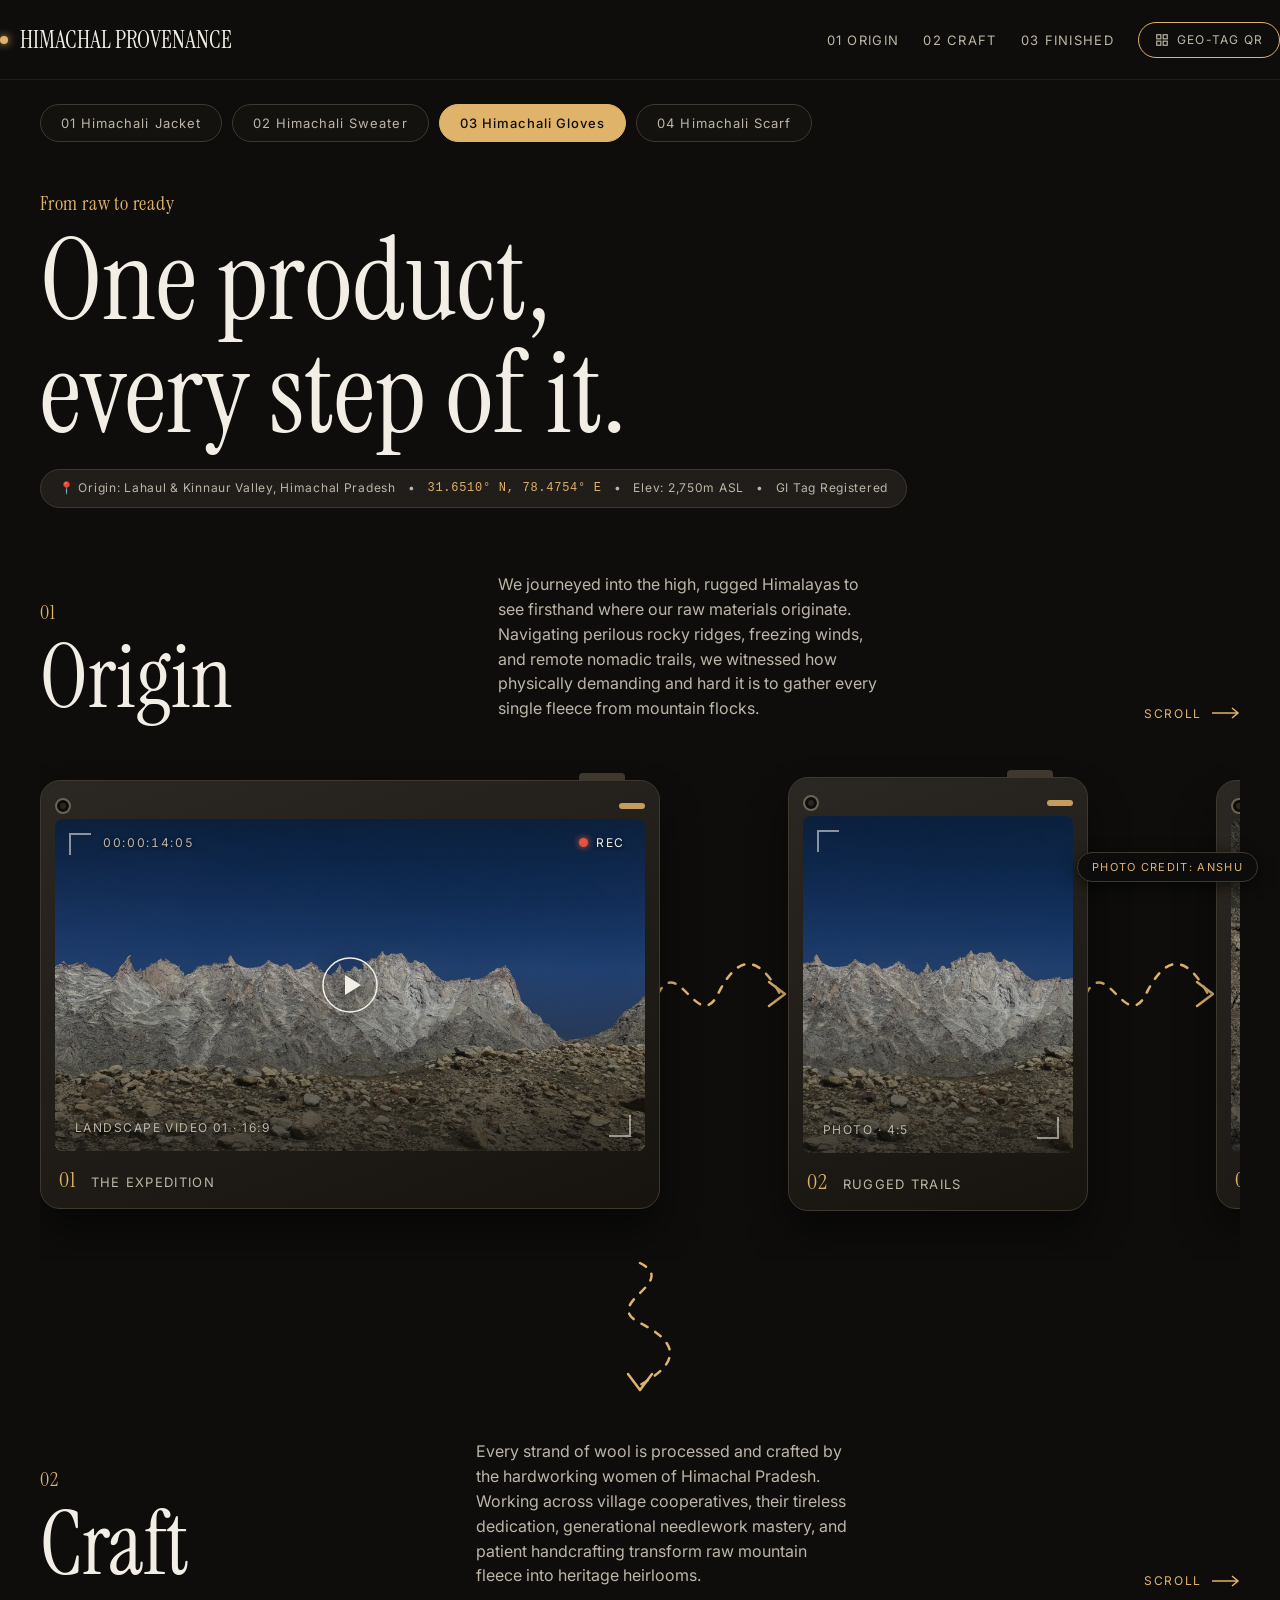
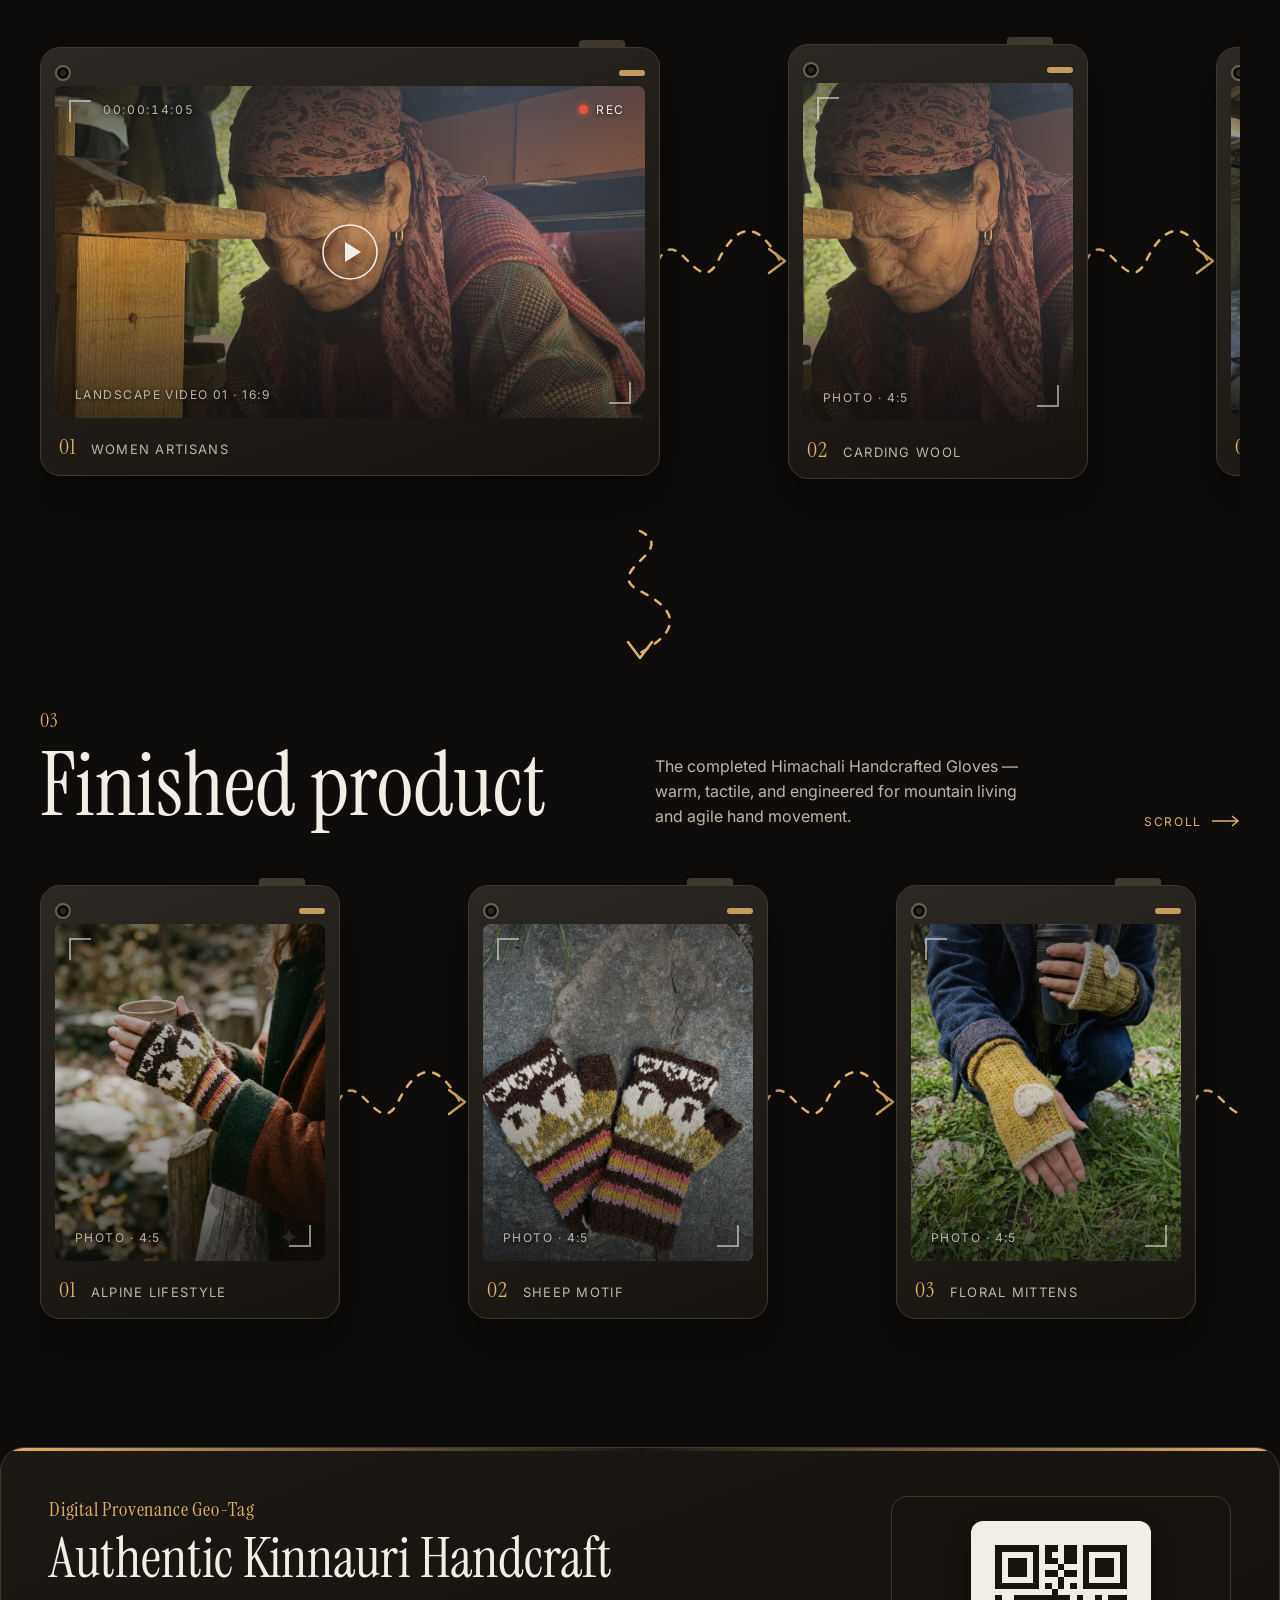
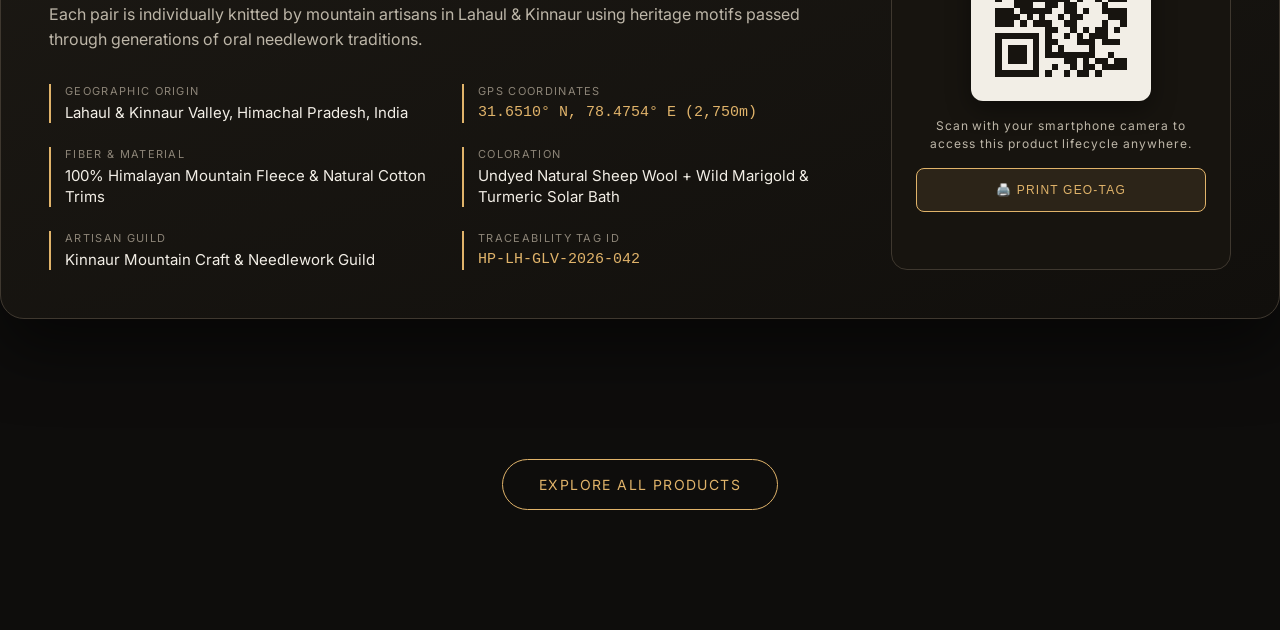
==== commit efaf78d4: "final1.1" ====
--- a/gloves.html
+++ b/gloves.html
@@ -59,18 +59,18 @@
         <span class="num">01</span>
         <h2 class="h">Origin</h2>
       </div>
-      <p class="cap">Dense, resilient mountain wool gathered from pastoral flocks navigating the windswept passes of upper Kinnaur and Lahaul.</p>
+      <p class="cap">We journeyed into the high, rugged Himalayas to see firsthand where our raw materials originate. Navigating perilous rocky ridges, freezing winds, and remote nomadic trails, we witnessed how physically demanding and hard it is to gather every single fleece from mountain flocks.</p>
       <span class="hint">Scroll
         <svg width="28" height="12" viewBox="0 0 28 12" aria-hidden="true"><path d="M0 6h26M20 1l6 5-6 5" fill="none" stroke="#E0B36A" stroke-width="1.5"></path></svg>
       </span>
     </div>
 
     <div class="strip">
-      <!-- Video 1: Alpine Source -->
-      <div class="cam v a" data-title="Source site: High Mountain Slopes" data-desc="High-elevation pastures where cold nighttime temperatures produce naturally insulating fleece with tight micro-crimp.">
+      <!-- 01: Video 1 (The Expedition) -->
+      <div class="cam v a" data-src="videos/origin1.mp4" data-title="The Expedition: Journey to High Alpine Peaks" data-desc="We climbed into the remote upper Himalayas, trekking for days across steep rocky trails to reach the isolated grazing pastures.">
         <div class="top"><i class="lens"></i><i class="led"></i></div>
         <div class="scr w">
-          <img class="scr-img" src="https://images.unsplash.com/photo-1506905925346-21bda4d32df4?auto=format&fit=crop&w=1200&q=80" alt="Kinnaur mountain valley">
+          <img class="scr-img" src="images/origin/o1.jpg" alt="High Altitude Alpine Pasture">
           <div class="scr-overlay"></div>
           <svg class="play" width="56" height="56" viewBox="0 0 56 56" aria-hidden="true">
             <circle cx="28" cy="28" r="27" fill="none" stroke="#F2EEE6" stroke-width="1.5"></circle>
@@ -78,60 +78,123 @@
           </svg>
           <span class="rec"><i></i>REC</span>
           <span class="tc">00:00:12:08</span>
-          <span class="tg">Landscape video · 16:9</span>
-        </div>
-        <div class="lab"><b>01</b><span>Source site</span></div>
-      </div>
-
-      <!-- Arrow -->
-      <svg class="sq" width="140" height="80" viewBox="0 0 140 80" aria-hidden="true">
-        <path class="ln" d="M4 40C24 0 44 80 64 40S104 0 126 40"></path>
-        <path class="hd" d="M115 28L131 40L115 52"></path>
-      </svg>
-
-      <!-- Photo 2: Gathering -->
-      <div class="cam b" data-title="Gathering: High Altitude Flocks" data-desc="Careful hand shearing by shepherd families, preserving long fiber lengths essential for durable knit wear.">
-        <div class="top"><i class="lens"></i><i class="led"></i></div>
-        <div class="scr p">
-          <img class="scr-img" src="https://images.unsplash.com/photo-1484557052118-f32bd25b45b5?auto=format&fit=crop&w=800&q=80" alt="Mountain sheep">
-          <div class="scr-overlay"></div>
-          <span class="tg">Photo · 4:5</span>
-        </div>
-        <div class="lab"><b>02</b><span>Gathering</span></div>
-      </div>
-
-      <!-- Arrow -->
-      <svg class="sq" width="140" height="80" viewBox="0 0 140 80" aria-hidden="true">
-        <path class="ln" d="M4 40C24 0 44 80 64 40S104 0 126 40"></path>
-        <path class="hd" d="M115 28L131 40L115 52"></path>
-      </svg>
-
-      <!-- Photo 3: Sorting -->
-      <div class="cam a" data-title="Natural Color Sorting" data-desc="Raw wool sorted into natural earthy shades: dark chocolate brown, unbleached oatmeal cream, and silver grey.">
-        <div class="top"><i class="lens"></i><i class="led"></i></div>
-        <div class="scr p">
-          <img class="scr-img" src="https://images.unsplash.com/photo-1516467508483-a7212febe31a?auto=format&fit=crop&w=800&q=80" alt="Wool sorting">
-          <div class="scr-overlay"></div>
-          <span class="tg">Photo · 4:5</span>
-        </div>
-        <div class="lab"><b>03</b><span>Sorting</span></div>
-      </div>
-
-      <!-- Arrow -->
-      <svg class="sq" width="140" height="80" viewBox="0 0 140 80" aria-hidden="true">
-        <path class="ln" d="M4 40C24 0 44 80 64 40S104 0 126 40"></path>
-        <path class="hd" d="M115 28L131 40L115 52"></path>
-      </svg>
-
-      <!-- Photo 4: Mountain Stream Wash -->
-      <div class="cam b" data-title="Alpine Spring Cleansing" data-desc="Rinsed thoroughly in cold glacial brooks to gently remove burrs while preserving the wool's natural protective lanolin.">
-        <div class="top"><i class="lens"></i><i class="led"></i></div>
-        <div class="scr p">
-          <img class="scr-img" src="https://images.unsplash.com/photo-1470071459604-3b5ec3a7fe05?auto=format&fit=crop&w=800&q=80" alt="Glacial stream">
-          <div class="scr-overlay"></div>
-          <span class="tg">Photo · 4:5</span>
-        </div>
-        <div class="lab"><b>04</b><span>Transport</span></div>
+          <span class="tg">Landscape Video 01 · 16:9</span>
+        </div>
+        <div class="lab"><b>01</b><span>The Expedition</span></div>
+      </div>
+
+      <!-- Arrow -->
+      <svg class="sq" width="140" height="80" viewBox="0 0 140 80" aria-hidden="true">
+        <path class="ln" d="M4 40C24 0 44 80 64 40S104 0 126 40"></path>
+        <path class="hd" d="M115 28L131 40L115 52"></path>
+      </svg>
+
+      <!-- 02: Photo 1 (Rugged Trails) -->
+      <div class="cam b" data-src="images/origin/o1.jpg" data-title="Treacherous Mountain Ridges" data-desc="Perched thousands of meters above the valley floor where bitter winds, sheer drops, and sudden mountain storms make every step an arduous challenge.">
+        <div class="top"><i class="lens"></i><i class="led"></i></div>
+        <div class="scr p">
+          <img class="scr-img" src="images/origin/o1.jpg" alt="Himalayan Mountain Ridges">
+          <div class="scr-overlay"></div>
+          <span class="tg">Photo · 4:5</span>
+        </div>
+        <div class="lab"><b>02</b><span>Rugged Trails</span></div>
+      </div>
+
+      <!-- Arrow -->
+      <svg class="sq" width="140" height="80" viewBox="0 0 140 80" aria-hidden="true">
+        <path class="ln" d="M4 40C24 0 44 80 64 40S104 0 126 40"></path>
+        <path class="hd" d="M115 28L131 40L115 52"></path>
+      </svg>
+
+      <!-- 03: Video 2 (The Shepherds' Life) -->
+      <div class="cam v a" data-src="videos/origin2.mp4" data-title="Life Among Nomadic Shepherds" data-desc="Living alongside pastoral Gaddi families in harsh sub-zero conditions, witnessing the tireless resilience required to herd and protect flocks on jagged cliff faces.">
+        <div class="top"><i class="lens"></i><i class="led"></i></div>
+        <div class="scr w">
+          <img class="scr-img" src="images/origin/o2.jpg" alt="Nomadic Shepherds Moving Flocks">
+          <div class="scr-overlay"></div>
+          <svg class="play" width="56" height="56" viewBox="0 0 56 56" aria-hidden="true">
+            <circle cx="28" cy="28" r="27" fill="none" stroke="#F2EEE6" stroke-width="1.5"></circle>
+            <path d="M23 18l16 10-16 10z" fill="#F2EEE6"></path>
+          </svg>
+          <span class="rec"><i></i>REC</span>
+          <span class="tc">00:00:12:08</span>
+          <span class="tg">Landscape Video 02 · 16:9</span>
+        </div>
+        <div class="lab"><b>03</b><span>The Shepherds</span></div>
+      </div>
+
+      <!-- Arrow -->
+      <svg class="sq" width="140" height="80" viewBox="0 0 140 80" aria-hidden="true">
+        <path class="ln" d="M4 40C24 0 44 80 64 40S104 0 126 40"></path>
+        <path class="hd" d="M115 28L131 40L115 52"></path>
+      </svg>
+
+      <!-- 04: Photo 2 (Mountain Flocks) -->
+      <div class="cam b" data-src="images/origin/o2.jpg" data-title="Surviving the Alpine Slopes" data-desc="Hardy indigenous sheep roaming rocky scree and cliffs, surviving on sparse mountain flora that gives their wool unmatched warmth and density.">
+        <div class="top"><i class="lens"></i><i class="led"></i></div>
+        <div class="scr p">
+          <img class="scr-img" src="images/origin/o2.jpg" alt="Mountain Flocks on Rocks">
+          <div class="scr-overlay"></div>
+          <span class="tg">Photo · 4:5</span>
+        </div>
+        <div class="lab"><b>04</b><span>Mountain Flocks</span></div>
+      </div>
+
+      <!-- Arrow -->
+      <svg class="sq" width="140" height="80" viewBox="0 0 140 80" aria-hidden="true">
+        <path class="ln" d="M4 40C24 0 44 80 64 40S104 0 126 40"></path>
+        <path class="hd" d="M115 28L131 40L115 52"></path>
+      </svg>
+
+      <!-- 05: Video 3 (Harvest by Hand) -->
+      <div class="cam v a" data-src="videos/origin3.mp4" data-title="The Hardship of Wool Gathering" data-desc="Collecting wool at high altitude is physically grueling, backbreaking work. Shepherds patiently sheer each sheep by hand out in the freezing mountain open.">
+        <div class="top"><i class="lens"></i><i class="led"></i></div>
+        <div class="scr w">
+          <img class="scr-img" src="images/origin/o3.jpg" alt="Harvesting Wool by Hand">
+          <div class="scr-overlay"></div>
+          <svg class="play" width="56" height="56" viewBox="0 0 56 56" aria-hidden="true">
+            <circle cx="28" cy="28" r="27" fill="none" stroke="#F2EEE6" stroke-width="1.5"></circle>
+            <path d="M23 18l16 10-16 10z" fill="#F2EEE6"></path>
+          </svg>
+          <span class="rec"><i></i>REC</span>
+          <span class="tc">00:00:12:08</span>
+          <span class="tg">Landscape Video 03 · 16:9</span>
+        </div>
+        <div class="lab"><b>05</b><span>Harvest by Hand</span></div>
+      </div>
+
+      <!-- Arrow -->
+      <svg class="sq" width="140" height="80" viewBox="0 0 140 80" aria-hidden="true">
+        <path class="ln" d="M4 40C24 0 44 80 64 40S104 0 126 40"></path>
+        <path class="hd" d="M115 28L131 40L115 52"></path>
+      </svg>
+
+      <!-- 06: Photo 3 (Pure Fleece) -->
+      <div class="cam a" data-src="images/origin/o3.jpg" data-title="Raw Untamed Mountain Fiber" data-desc="Every ounce of fleece carries the resilience of high-altitude life — dense, natural crimp gathered through hours of patient, bone-chilling labor.">
+        <div class="top"><i class="lens"></i><i class="led"></i></div>
+        <div class="scr p">
+          <img class="scr-img" src="images/origin/o3.jpg" alt="Pure Mountain Fleece">
+          <div class="scr-overlay"></div>
+          <span class="tg">Photo · 4:5</span>
+        </div>
+        <div class="lab"><b>06</b><span>Pure Fleece</span></div>
+      </div>
+
+      <!-- Arrow -->
+      <svg class="sq" width="140" height="80" viewBox="0 0 140 80" aria-hidden="true">
+        <path class="ln" d="M4 40C24 0 44 80 64 40S104 0 126 40"></path>
+        <path class="hd" d="M115 28L131 40L115 52"></path>
+      </svg>
+
+      <!-- 07: Photo 4 (The Descent) -->
+      <div class="cam b" data-src="images/origin/o4.jpg" data-title="The Descent: Carrying Wool on Foot" data-desc="Bundled into heavy packs and carried on foot down miles of rocky mountain passes before finally arriving at the artisan weaving villages.">
+        <div class="top"><i class="lens"></i><i class="led"></i></div>
+        <div class="scr p">
+          <img class="scr-img" src="images/origin/o4.jpg" alt="Carrying Wool Down the Mountain">
+          <div class="scr-overlay"></div>
+          <span class="tg">Photo · 4:5</span>
+        </div>
+        <div class="lab"><b>07</b><span>The Descent</span></div>
       </div>
     </div>
   </div>
@@ -151,18 +214,18 @@
         <span class="num">02</span>
         <h2 class="h">Craft</h2>
       </div>
-      <p class="cap">Hand-spun into flexible 3-ply yarn, kettle-dyed with mountain marigold and madder, and knitted into comfortable fingerless mittens with handcrafted motifs.</p>
+      <p class="cap">Every strand of wool is processed and crafted by the hardworking women of Himachal Pradesh. Working across village cooperatives, their tireless dedication, generational needlework mastery, and patient handcrafting transform raw mountain fleece into heritage heirlooms.</p>
       <span class="hint">Scroll
         <svg width="28" height="12" viewBox="0 0 28 12" aria-hidden="true"><path d="M0 6h26M20 1l6 5-6 5" fill="none" stroke="#E0B36A" stroke-width="1.5"></path></svg>
       </span>
     </div>
 
     <div class="strip">
-      <!-- Video 2: Fine Knitting -->
-      <div class="cam v a" data-title="Fingerless Glove Hand-Knitting" data-desc="Knitted on four double-pointed bamboo needles in the round to produce completely seamless, friction-free fingerless gloves.">
+      <!-- 01: Video 1 (Women Artisans of Himachal) -->
+      <div class="cam v a" data-src="videos/craft1.mp4" data-title="Women of Himachal: Generations of Craft" data-desc="Documenting the hardworking women artisans of Himachal Pradesh, whose tireless devotion and generational knowledge bring raw mountain wool to life.">
         <div class="top"><i class="lens"></i><i class="led"></i></div>
         <div class="scr w">
-          <img class="scr-img" src="https://images.unsplash.com/photo-1584992236310-6edddc08acff?auto=format&fit=crop&w=1200&q=80" alt="Seamless knitting">
+          <img class="scr-img" src="images/craft/c1.jpg" alt="Himachali Women Artisans">
           <div class="scr-overlay"></div>
           <svg class="play" width="56" height="56" viewBox="0 0 56 56" aria-hidden="true">
             <circle cx="28" cy="28" r="27" fill="none" stroke="#F2EEE6" stroke-width="1.5"></circle>
@@ -170,77 +233,123 @@
           </svg>
           <span class="rec"><i></i>REC</span>
           <span class="tc">00:00:12:08</span>
-          <span class="tg">Landscape video · 16:9</span>
-        </div>
-        <div class="lab"><b>01</b><span>Preparation</span></div>
-      </div>
-
-      <!-- Arrow -->
-      <svg class="sq" width="140" height="80" viewBox="0 0 140 80" aria-hidden="true">
-        <path class="ln" d="M4 40C24 0 44 80 64 40S104 0 126 40"></path>
-        <path class="hd" d="M115 28L131 40L115 52"></path>
-      </svg>
-
-      <!-- Photo 2: Spinning -->
-      <div class="cam b" data-title="High-Twist Spindle Spinning" data-desc="Spun with higher twist ratio to provide elastic recovery around the palm and fingers while retaining natural softness.">
-        <div class="top"><i class="lens"></i><i class="led"></i></div>
-        <div class="scr p">
-          <img class="scr-img" src="https://images.unsplash.com/photo-1579783902614-a3fb3927b675?auto=format&fit=crop&w=800&q=80" alt="Spindle spinning">
-          <div class="scr-overlay"></div>
-          <span class="tg">Photo · 4:5</span>
-        </div>
-        <div class="lab"><b>02</b><span>Shaping</span></div>
-      </div>
-
-      <!-- Arrow -->
-      <svg class="sq" width="140" height="80" viewBox="0 0 140 80" aria-hidden="true">
-        <path class="ln" d="M4 40C24 0 44 80 64 40S104 0 126 40"></path>
-        <path class="hd" d="M115 28L131 40L115 52"></path>
-      </svg>
-
-      <!-- Photo 3: Botanical Dyeing -->
-      <div class="cam a" data-title="Solar Marigold & Turmeric Dye" data-desc="Simmered in copper pots with dried mountain marigold blossoms and turmeric roots to yield bright, warm mustard tones.">
-        <div class="top"><i class="lens"></i><i class="led"></i></div>
-        <div class="scr p">
-          <img class="scr-img" src="https://images.unsplash.com/photo-1563245372-f21724e3856d?auto=format&fit=crop&w=800&q=80" alt="Botanical dye flowers">
-          <div class="scr-overlay"></div>
-          <span class="tg">Photo · 4:5</span>
-        </div>
-        <div class="lab"><b>03</b><span>Assembly</span></div>
-      </div>
-
-      <!-- Arrow -->
-      <svg class="sq" width="140" height="80" viewBox="0 0 140 80" aria-hidden="true">
-        <path class="ln" d="M4 40C24 0 44 80 64 40S104 0 126 40"></path>
-        <path class="hd" d="M115 28L131 40L115 52"></path>
-      </svg>
-
-      <!-- Photo 4: Motif Crochet Detailing -->
-      <div class="cam b" data-title="Crochet Flower & Sheep Motif" data-desc="Each motif — whether a raised crochet flower blossom or hand-embroidered mountain sheep — is individually applied by artisan hands.">
-        <div class="top"><i class="lens"></i><i class="led"></i></div>
-        <div class="scr p">
-          <img class="scr-img" src="https://images.unsplash.com/photo-1607613009820-a29f7bb81c04?auto=format&fit=crop&w=800&q=80" alt="Hand crochet motif">
-          <div class="scr-overlay"></div>
-          <span class="tg">Photo · 4:5</span>
-        </div>
-        <div class="lab"><b>04</b><span>Detailing</span></div>
-      </div>
-
-      <!-- Arrow -->
-      <svg class="sq" width="140" height="80" viewBox="0 0 140 80" aria-hidden="true">
-        <path class="ln" d="M4 40C24 0 44 80 64 40S104 0 126 40"></path>
-        <path class="hd" d="M115 28L131 40L115 52"></path>
-      </svg>
-
-      <!-- Photo 5: Cuff Elasticity Inspection -->
-      <div class="cam a" data-title="Wrist Ribbing Elasticity Check" data-desc="Tested for comfortable snug fit that keeps mountain drafts away from the wrist while allowing full finger dexterity.">
-        <div class="top"><i class="lens"></i><i class="led"></i></div>
-        <div class="scr p">
-          <img class="scr-img" src="https://images.unsplash.com/photo-1606800052052-a08af7148866?auto=format&fit=crop&w=800&q=80" alt="Yarn check">
-          <div class="scr-overlay"></div>
-          <span class="tg">Photo · 4:5</span>
-        </div>
-        <div class="lab"><b>05</b><span>Inspection</span></div>
+          <span class="tg">Landscape Video 01 · 16:9</span>
+        </div>
+        <div class="lab"><b>01</b><span>Women Artisans</span></div>
+      </div>
+
+      <!-- Arrow -->
+      <svg class="sq" width="140" height="80" viewBox="0 0 140 80" aria-hidden="true">
+        <path class="ln" d="M4 40C24 0 44 80 64 40S104 0 126 40"></path>
+        <path class="hd" d="M115 28L131 40L115 52"></path>
+      </svg>
+
+      <!-- 02: Photo 1 (Hand Carding) -->
+      <div class="cam b" data-src="images/craft/c1.jpg" data-title="Hand-Carding & Fiber Preparation" data-desc="Himachali women using traditional wire-tooth carders to open the dense fleece, patiently untangling every lock with practiced grace.">
+        <div class="top"><i class="lens"></i><i class="led"></i></div>
+        <div class="scr p">
+          <img class="scr-img" src="images/craft/c1.jpg" alt="Hand Carding Wool">
+          <div class="scr-overlay"></div>
+          <span class="tg">Photo · 4:5</span>
+        </div>
+        <div class="lab"><b>02</b><span>Carding Wool</span></div>
+      </div>
+
+      <!-- Arrow -->
+      <svg class="sq" width="140" height="80" viewBox="0 0 140 80" aria-hidden="true">
+        <path class="ln" d="M4 40C24 0 44 80 64 40S104 0 126 40"></path>
+        <path class="hd" d="M115 28L131 40L115 52"></path>
+      </svg>
+
+      <!-- 03: Video 2 (The Charkha) -->
+      <div class="cam v a" data-src="videos/craft2.mp4" data-title="Rhythm of the Wooden Charkha" data-desc="Himachali women hand-spinning fine yarn on heritage spinning wheels, regulating twist and tension with practiced fingertips.">
+        <div class="top"><i class="lens"></i><i class="led"></i></div>
+        <div class="scr w">
+          <img class="scr-img" src="images/craft/c2.jpg" alt="Hand Spinning on Charkha">
+          <div class="scr-overlay"></div>
+          <svg class="play" width="56" height="56" viewBox="0 0 56 56" aria-hidden="true">
+            <circle cx="28" cy="28" r="27" fill="none" stroke="#F2EEE6" stroke-width="1.5"></circle>
+            <path d="M23 18l16 10-16 10z" fill="#F2EEE6"></path>
+          </svg>
+          <span class="rec"><i></i>REC</span>
+          <span class="tc">00:00:12:08</span>
+          <span class="tg">Landscape Video 02 · 16:9</span>
+        </div>
+        <div class="lab"><b>03</b><span>The Charkha</span></div>
+      </div>
+
+      <!-- Arrow -->
+      <svg class="sq" width="140" height="80" viewBox="0 0 140 80" aria-hidden="true">
+        <path class="ln" d="M4 40C24 0 44 80 64 40S104 0 126 40"></path>
+        <path class="hd" d="M115 28L131 40L115 52"></path>
+      </svg>
+
+      <!-- 04: Photo 2 (Generations) -->
+      <div class="cam b" data-src="images/craft/c2.jpg" data-title="Maternal Lineage of Needlework" data-desc="Techniques, tension control, and intricate patterns passed down from mothers and grandmothers in mountain village courtyards.">
+        <div class="top"><i class="lens"></i><i class="led"></i></div>
+        <div class="scr p">
+          <img class="scr-img" src="images/craft/c2.jpg" alt="Generations of Needlework">
+          <div class="scr-overlay"></div>
+          <span class="tg">Photo · 4:5</span>
+        </div>
+        <div class="lab"><b>04</b><span>Generations</span></div>
+      </div>
+
+      <!-- Arrow -->
+      <svg class="sq" width="140" height="80" viewBox="0 0 140 80" aria-hidden="true">
+        <path class="ln" d="M4 40C24 0 44 80 64 40S104 0 126 40"></path>
+        <path class="hd" d="M115 28L131 40L115 52"></path>
+      </svg>
+
+      <!-- 05: Video 3 (Master Weaving) -->
+      <div class="cam v a" data-src="videos/craft3.mp4" data-title="Master Weaving & Hand-Knitting" data-desc="The intensive physical artistry of weaving on traditional pit looms and hand-knitting intricate motifs on bamboo needles.">
+        <div class="top"><i class="lens"></i><i class="led"></i></div>
+        <div class="scr w">
+          <img class="scr-img" src="images/craft/c3.jpg" alt="Master Weaving and Hand-Knitting">
+          <div class="scr-overlay"></div>
+          <svg class="play" width="56" height="56" viewBox="0 0 56 56" aria-hidden="true">
+            <circle cx="28" cy="28" r="27" fill="none" stroke="#F2EEE6" stroke-width="1.5"></circle>
+            <path d="M23 18l16 10-16 10z" fill="#F2EEE6"></path>
+          </svg>
+          <span class="rec"><i></i>REC</span>
+          <span class="tc">00:00:12:08</span>
+          <span class="tg">Landscape Video 03 · 16:9</span>
+        </div>
+        <div class="lab"><b>05</b><span>Master Weaving</span></div>
+      </div>
+
+      <!-- Arrow -->
+      <svg class="sq" width="140" height="80" viewBox="0 0 140 80" aria-hidden="true">
+        <path class="ln" d="M4 40C24 0 44 80 64 40S104 0 126 40"></path>
+        <path class="hd" d="M115 28L131 40L115 52"></path>
+      </svg>
+
+      <!-- 06: Photo 3 (Stitch by Stitch) -->
+      <div class="cam a" data-src="images/craft/c3.jpg" data-title="Intricate Motif Precision" data-desc="Every single row and raised pattern aligned by eye and hand without automated machinery, requiring hours of unbroken focus.">
+        <div class="top"><i class="lens"></i><i class="led"></i></div>
+        <div class="scr p">
+          <img class="scr-img" src="images/craft/c3.jpg" alt="Motif Precision Stitch by Stitch">
+          <div class="scr-overlay"></div>
+          <span class="tg">Photo · 4:5</span>
+        </div>
+        <div class="lab"><b>06</b><span>Stitch by Stitch</span></div>
+      </div>
+
+      <!-- Arrow -->
+      <svg class="sq" width="140" height="80" viewBox="0 0 140 80" aria-hidden="true">
+        <path class="ln" d="M4 40C24 0 44 80 64 40S104 0 126 40"></path>
+        <path class="hd" d="M115 28L131 40L115 52"></path>
+      </svg>
+
+      <!-- 07: Photo 4 (Artisan Pride) -->
+      <div class="cam b" data-src="images/craft/c4.jpg" data-title="Empowering Women Cooperatives" data-desc="Fair artisan livelihood empowering Himachali women while preserving the timeless textile heritage of the Western Himalayas.">
+        <div class="top"><i class="lens"></i><i class="led"></i></div>
+        <div class="scr p">
+          <img class="scr-img" src="images/craft/c4.jpg" alt="Empowering Women Cooperatives">
+          <div class="scr-overlay"></div>
+          <span class="tg">Photo · 4:5</span>
+        </div>
+        <div class="lab"><b>07</b><span>Artisan Pride</span></div>
       </div>
     </div>
   </div>
@@ -267,55 +376,66 @@
     </div>
 
     <div class="strip">
-      <!-- Video 3: Yellow Floral Gloves Reveal -->
-      <div class="cam v a" data-title="Himachali Gloves - Handcrafted Showcase" data-desc="Mustard yellow fingerless gloves with raised cream crochet flower motif, worn comfortably outdoors over green grass.">
-        <div class="top"><i class="lens"></i><i class="led"></i></div>
-        <div class="scr w">
-          <img class="scr-img" src="images/gloves-yellow.jpg" alt="Himachali Mustard Gloves with Crochet Flower">
-          <div class="scr-overlay"></div>
-          <svg class="play" width="56" height="56" viewBox="0 0 56 56" aria-hidden="true">
-            <circle cx="28" cy="28" r="27" fill="none" stroke="#F2EEE6" stroke-width="1.5"></circle>
-            <path d="M23 18l16 10-16 10z" fill="#F2EEE6"></path>
-          </svg>
-          <span class="rec"><i></i>REC</span>
-          <span class="tc">00:00:12:08</span>
-          <span class="tg">Showcase Film · 16:9</span>
-        </div>
-        <div class="lab"><b>01</b><span>Final reveal</span></div>
-      </div>
-
-      <!-- Arrow -->
-      <svg class="sq" width="140" height="80" viewBox="0 0 140 80" aria-hidden="true">
-        <path class="ln" d="M4 40C24 0 44 80 64 40S104 0 126 40"></path>
-        <path class="hd" d="M115 28L131 40L115 52"></path>
-      </svg>
-
-      <!-- Photo 2: Brown Sheep Motif Gloves -->
-      <div class="cam b" data-title="Brown Sheep Motif Gloves on Slate" data-desc="Hand-knitted with natural dark wool, white sheep jacquard pattern, and colorful pink and yellow accent stripes.">
-        <div class="top"><i class="lens"></i><i class="led"></i></div>
-        <div class="scr p">
-          <img class="scr-img" src="images/gloves-brown.jpg" alt="Himachali Brown Sheep Motif Gloves">
-          <div class="scr-overlay"></div>
-          <span class="tg">Photo · 4:5</span>
-        </div>
-        <div class="lab"><b>02</b><span>Polish</span></div>
-      </div>
-
-      <!-- Arrow -->
-      <svg class="sq" width="140" height="80" viewBox="0 0 140 80" aria-hidden="true">
-        <path class="ln" d="M4 40C24 0 44 80 64 40S104 0 126 40"></path>
-        <path class="hd" d="M115 28L131 40L115 52"></path>
-      </svg>
-
-      <!-- Photo 3: Yellow Gloves Detail -->
-      <div class="cam a" data-title="Textured Ribbing & Crochet Edge" data-desc="Detailed view of the double-crochet picot border and dimensional heart flower applique.">
-        <div class="top"><i class="lens"></i><i class="led"></i></div>
-        <div class="scr p">
-          <img class="scr-img" src="images/gloves-yellow.jpg" alt="Yellow gloves detail">
-          <div class="scr-overlay"></div>
-          <span class="tg">Photo · 4:5</span>
-        </div>
-        <div class="lab"><b>03</b><span>Packaging</span></div>
+      <!-- 01: Brown Sheep Mittens Outdoors -->
+      <div class="cam b" data-src="images/gloves-1.jpg" data-title="Rustic Alpine Living" data-desc="Natural unbleached sheep jacquard mittens worn comfortably outdoors while holding a warm handcrafted morning brew.">
+        <div class="top"><i class="lens"></i><i class="led"></i></div>
+        <div class="scr p">
+          <img class="scr-img" src="images/gloves-1.jpg" alt="Himachali Sheep Motif Gloves with Warm Cup">
+          <div class="scr-overlay"></div>
+          <span class="tg">Photo · 4:5</span>
+        </div>
+        <div class="lab"><b>01</b><span>Alpine Lifestyle</span></div>
+      </div>
+
+      <!-- Arrow -->
+      <svg class="sq" width="140" height="80" viewBox="0 0 140 80" aria-hidden="true">
+        <path class="ln" d="M4 40C24 0 44 80 64 40S104 0 126 40"></path>
+        <path class="hd" d="M115 28L131 40L115 52"></path>
+      </svg>
+
+      <!-- 02: Brown Sheep on Slate -->
+      <div class="cam a" data-src="images/gloves-2.jpg" data-title="Sheep Jacquard Motif on Slate" data-desc="Hand-knitted with natural dark wool, white sheep jacquard pattern, and colorful pink and yellow accent stripes.">
+        <div class="top"><i class="lens"></i><i class="led"></i></div>
+        <div class="scr p">
+          <img class="scr-img" src="images/gloves-2.jpg" alt="Himachali Brown Sheep Motif Gloves on Stone">
+          <div class="scr-overlay"></div>
+          <span class="tg">Photo · 4:5</span>
+        </div>
+        <div class="lab"><b>02</b><span>Sheep Motif</span></div>
+      </div>
+
+      <!-- Arrow -->
+      <svg class="sq" width="140" height="80" viewBox="0 0 140 80" aria-hidden="true">
+        <path class="ln" d="M4 40C24 0 44 80 64 40S104 0 126 40"></path>
+        <path class="hd" d="M115 28L131 40L115 52"></path>
+      </svg>
+
+      <!-- 03: Mustard Floral Holding Mug -->
+      <div class="cam b" data-src="images/gloves-3.jpg" data-title="Mustard Floral Fingerless Gloves" data-desc="Mustard yellow hand-knit mittens featuring a 3D raised crochet flower motif and contrast scalloped cuffs.">
+        <div class="top"><i class="lens"></i><i class="led"></i></div>
+        <div class="scr p">
+          <img class="scr-img" src="images/gloves-3.jpg" alt="Mustard Floral Fingerless Gloves Holding Mug">
+          <div class="scr-overlay"></div>
+          <span class="tg">Photo · 4:5</span>
+        </div>
+        <div class="lab"><b>03</b><span>Floral Mittens</span></div>
+      </div>
+
+      <!-- Arrow -->
+      <svg class="sq" width="140" height="80" viewBox="0 0 140 80" aria-hidden="true">
+        <path class="ln" d="M4 40C24 0 44 80 64 40S104 0 126 40"></path>
+        <path class="hd" d="M115 28L131 40L115 52"></path>
+      </svg>
+
+      <!-- 04: Mustard Floral on Grass -->
+      <div class="cam a" data-src="images/gloves-4.jpg" data-title="Textured Ribbing & Crochet Edge" data-desc="Close-up of flexible hand ribbing, seamless finger openings, and dimensional raised cream flower detailing.">
+        <div class="top"><i class="lens"></i><i class="led"></i></div>
+        <div class="scr p">
+          <img class="scr-img" src="images/gloves-4.jpg" alt="Mustard Floral Gloves Detailed Close-up">
+          <div class="scr-overlay"></div>
+          <span class="tg">Photo · 4:5</span>
+        </div>
+        <div class="lab"><b>04</b><span>Stitch Detail</span></div>
       </div>
     </div>
   </div>
--- a/styles.css
+++ b/styles.css
@@ -851,10 +851,10 @@
 
 .modal-media-wrap {
   width: 100%;
-  max-height: 520px;
+  aspect-ratio: 16 / 9;
   border-radius: 12px;
   overflow: hidden;
-  background: #0E0D0C;
+  background: #000;
   position: relative;
   display: flex;
   align-items: center;
@@ -863,14 +863,17 @@
 
 .modal-media-wrap img {
   width: 100%;
+  height: 100%;
+  object-fit: contain;
+}
+
+.modal-media-wrap video {
+  width: 100%;
+  height: 100%;
   max-height: 520px;
   object-fit: contain;
-}
-
-.modal-media-wrap video {
-  width: 100%;
-  max-height: 520px;
-  object-fit: cover;
+  background: #000;
+  display: block;
 }
 
 .modal-media-wrap iframe {
